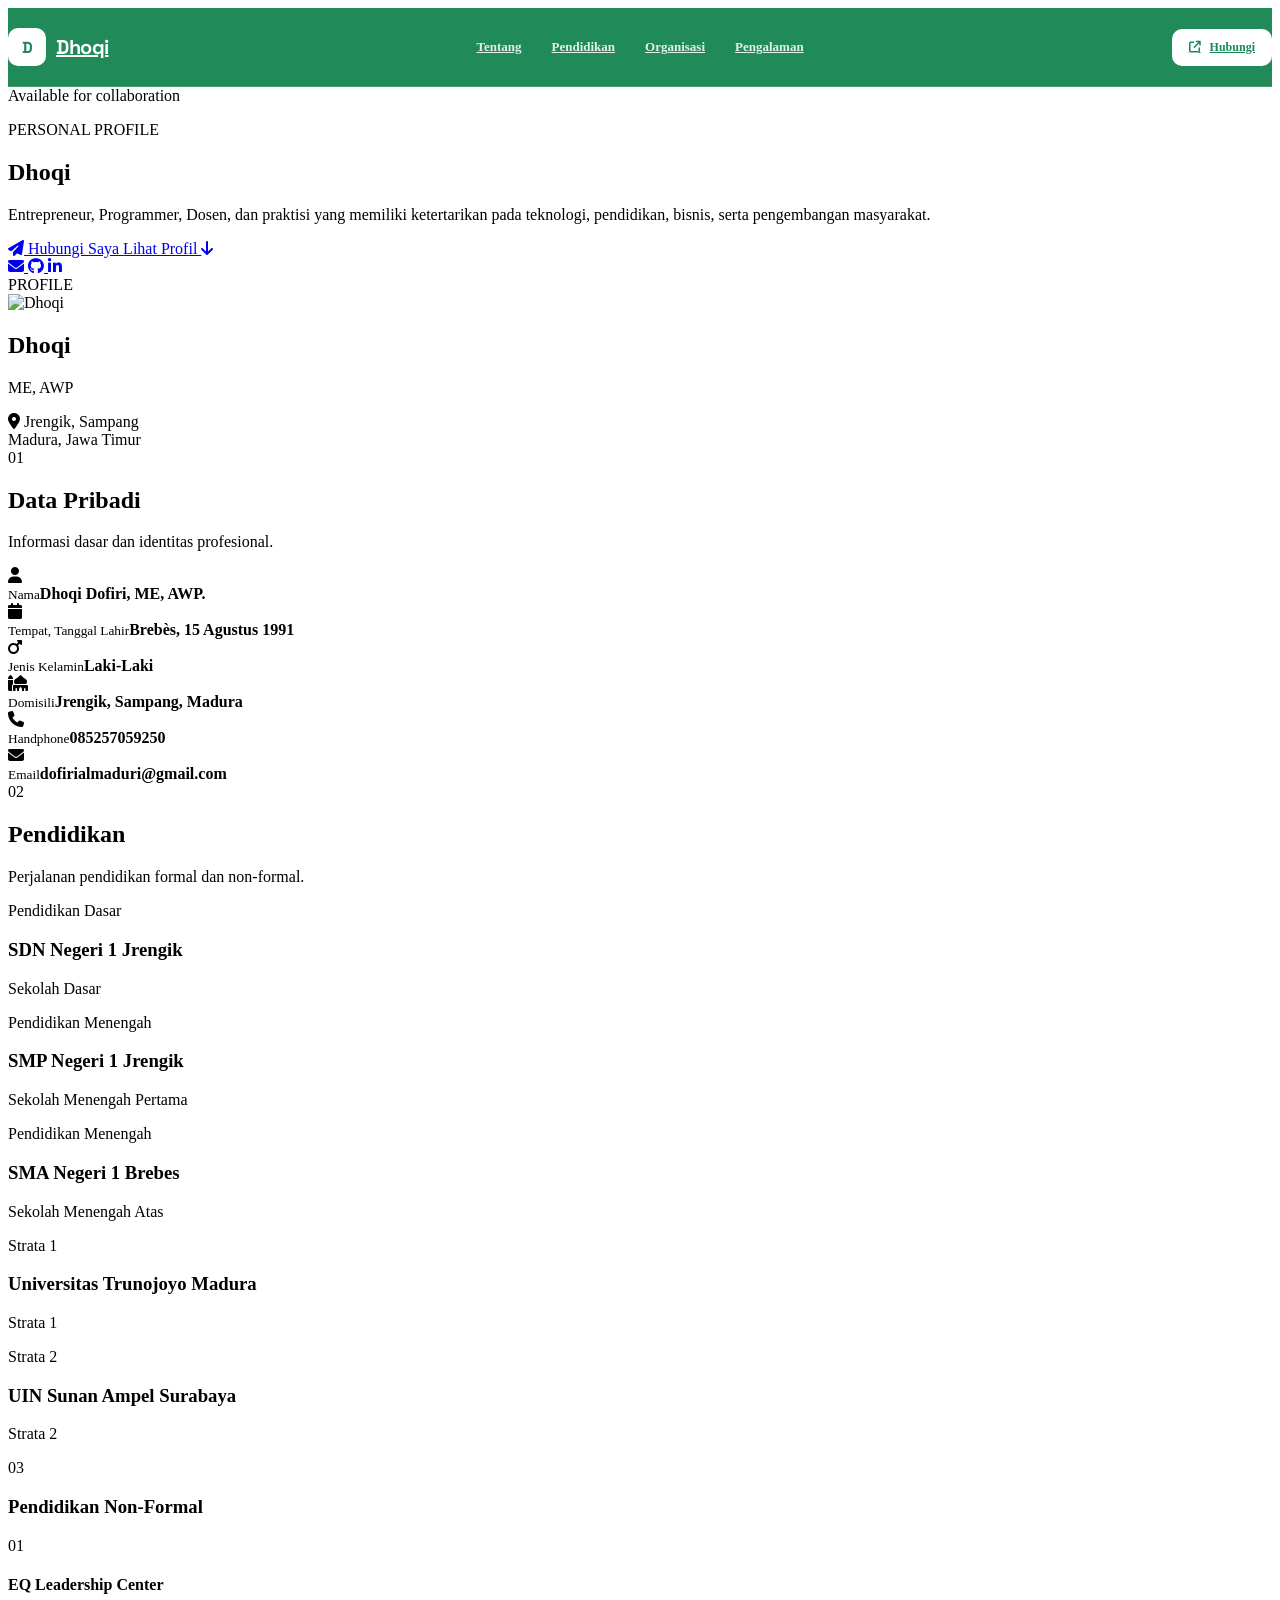
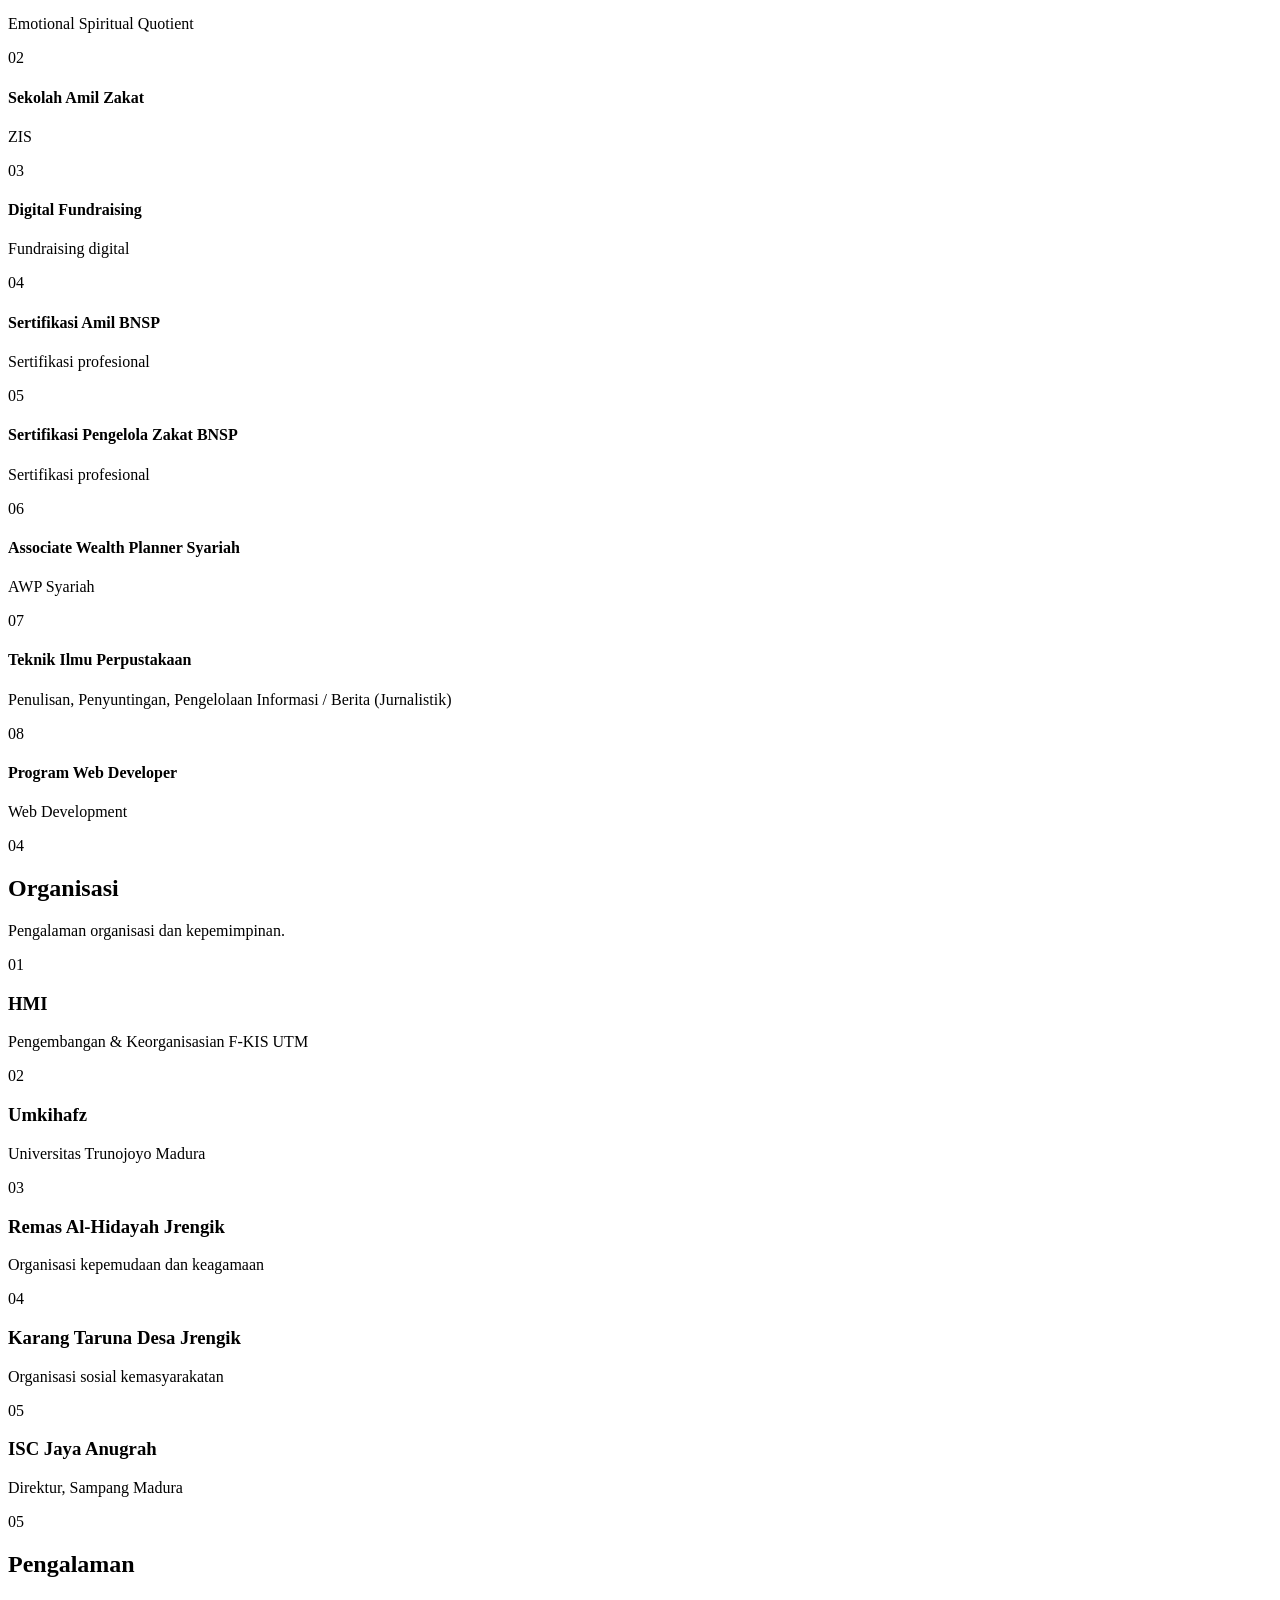
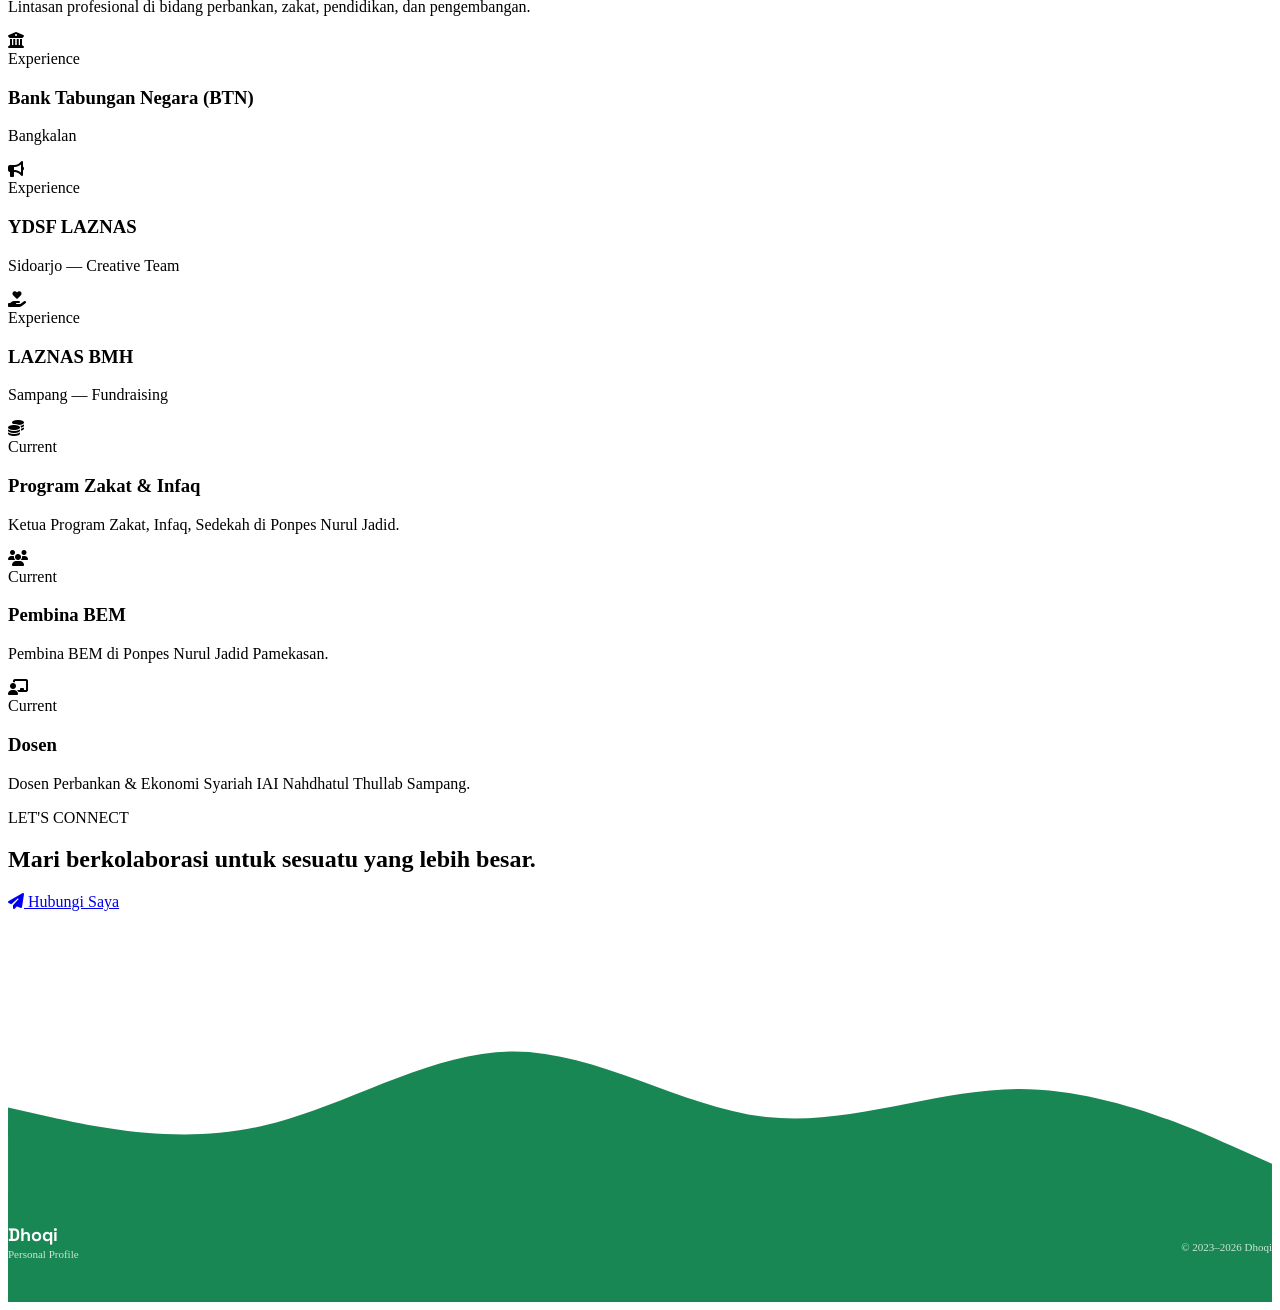
==== cv/index.html @ 302763d1 "Refactor index.html for improved structure and content Updated the HTML structure and improved the o" ====
<!DOCTYPE html>
<html lang="id">
<head>
<meta charset="UTF-8">
<meta name="viewport" content="width=device-width, initial-scale=1.0">
<meta name="description" content="Dhoqi — personal profile, education, experience, organization, and professional journey.">
<meta name="author" content="Dhoqi">
<title>Dhoqi</title>
<link rel="preconnect" href="https://fonts.googleapis.com">
<link rel="preconnect" href="https://fonts.gstatic.com" crossorigin>
<link href="https://fonts.googleapis.com/css2?family=Inter:wght@400;500;600;700;800&family=Space+Grotesk:wght@500;600;700&display=swap" rel="stylesheet">
<link rel="stylesheet" href="https://cdnjs.cloudflare.com/ajax/libs/font-awesome/6.5.2/css/all.min.css">
<link rel="stylesheet" href="style.css">
</head>
<body>

<div class="background-grid"></div>

<!-- HEADER BARU -->
<header class="navbar">
    <div class="container nav-container">
        <a href="https://dhoqi.my.id" class="logo" aria-label="Dhoqi Home">
            <span>D</span>Dhoqi
        </a>

        <button class="mobile-nav-toggle" type="button"
            aria-label="Buka menu navigasi"
            aria-expanded="false"
            aria-controls="primary-navigation">
            <i class="fa-solid fa-bars"></i>
        </button>

        <nav class="desktop-nav" id="primary-navigation" aria-label="Navigasi utama">
            <a href="#tentang">Tentang</a>
            <a href="#pendidikan">Pendidikan</a>
            <a href="#organisasi">Organisasi</a>
            <a href="#pengalaman">Pengalaman</a>
        </nav>

        <a href="https://dhoqi.my.id/kontak" class="nav-button">
            <i class="fa-solid fa-arrow-up-right-from-square"></i>
            Hubungi
        </a>
    </div>
</header>

<!-- BODY PROFIL -->
<main id="home">

    <!-- HERO -->
    <section class="hero" id="tentang">
        <div class="container hero-container">
            <div class="hero-content">
                <div class="status">
                    <span></span>
                    Available for collaboration
                </div>

                <p class="eyebrow">PERSONAL PROFILE</p>
                <h1>Dhoqi</h1>

                <p class="hero-description">
                    Entrepreneur, Programmer, Dosen, dan praktisi
                    yang memiliki ketertarikan pada teknologi,
                    pendidikan, bisnis, serta pengembangan masyarakat.
                </p>

                <div class="hero-buttons">
                    <a href="mailto:dofirialmaduri@gmail.com" class="btn btn-primary">
                        <i class="fa-solid fa-paper-plane"></i>
                        Hubungi Saya
                    </a>

                    <a href="#pendidikan" class="btn btn-outline">
                        Lihat Profil
                        <i class="fa-solid fa-arrow-down"></i>
                    </a>
                </div>

                <div class="social-links">
                    <a href="mailto:dofirialmaduri@gmail.com" aria-label="Email" title="Email">
                        <i class="fa-solid fa-envelope"></i>
                    </a>
                    <a href="https://github.com/" target="_blank" rel="noopener" aria-label="GitHub" title="GitHub">
                        <i class="fa-brands fa-github"></i>
                    </a>
                    <a href="#" aria-label="LinkedIn" title="LinkedIn">
                        <i class="fa-brands fa-linkedin-in"></i>
                    </a>
                </div>
            </div>

            <div class="profile-wrapper">
                <div class="profile-card">
                    <div class="profile-top">
                        <span>PROFILE</span>
                        <span class="profile-dot"></span>
                    </div>

                    <div class="profile-image">
                        <img src="https://res.cloudinary.com/dolovis/image/upload/v1788136634/guru_g79u1v.jpg" alt="Dhoqi">
                    </div>

                    <div class="profile-info">
                        <h2>Dhoqi</h2>
                        <p>ME, AWP</p>
                        <div class="profile-line"></div>

                        <div class="profile-location">
                            <i class="fa-solid fa-location-dot"></i>
                            <span>Jrengik, Sampang<br>Madura, Jawa Timur</span>
                        </div>
                    </div>
                </div>
            </div>
        </div>
    </section>

    <!-- DATA PRIBADI -->
    <section class="section">
        <div class="container">
            <div class="section-heading">
                <div>
                    <span class="section-number">01</span>
                    <h2>Data Pribadi</h2>
                </div>
                <p>Informasi dasar dan identitas profesional.</p>
            </div>

            <div class="personal-grid">
                <article class="info-card">
                    <div class="info-icon"><i class="fa-solid fa-user"></i></div>
                    <div><small>Nama</small><strong>Dhoqi Dofiri, ME, AWP.</strong></div>
                </article>

                <article class="info-card">
                    <div class="info-icon"><i class="fa-solid fa-calendar"></i></div>
                    <div><small>Tempat, Tanggal Lahir</small><strong>Brebès, 15 Agustus 1991</strong></div>
                </article>

                <article class="info-card">
                    <div class="info-icon"><i class="fa-solid fa-mars"></i></div>
                    <div><small>Jenis Kelamin</small><strong>Laki-Laki</strong></div>
                </article>

                <article class="info-card">
                    <div class="info-icon"><i class="fa-solid fa-mosque"></i></div>
                    <div><small>Domisili</small><strong>Jrengik, Sampang, Madura</strong></div>
                </article>

                <article class="info-card">
                    <div class="info-icon"><i class="fa-solid fa-phone"></i></div>
                    <div><small>Handphone</small><strong>085257059250</strong></div>
                </article>

                <article class="info-card">
                    <div class="info-icon"><i class="fa-solid fa-envelope"></i></div>
                    <div><small>Email</small><strong>dofirialmaduri@gmail.com</strong></div>
                </article>
            </div>
        </div>
    </section>

    <!-- PENDIDIKAN -->
    <section class="section section-dark" id="pendidikan">
        <div class="container">
            <div class="section-heading section-heading-dark">
                <div>
                    <span class="section-number">02</span>
                    <h2>Pendidikan</h2>
                </div>
                <p>Perjalanan pendidikan formal dan non-formal.</p>
            </div>

            <div class="timeline">
                <div class="timeline-item">
                    <div class="timeline-dot"></div>
                    <div class="timeline-content">
                        <span class="timeline-label">Pendidikan Dasar</span>
                        <h3>SDN Negeri 1 Jrengik</h3>
                        <p>Sekolah Dasar</p>
                    </div>
                </div>

                <div class="timeline-item">
                    <div class="timeline-dot"></div>
                    <div class="timeline-content">
                        <span class="timeline-label">Pendidikan Menengah</span>
                        <h3>SMP Negeri 1 Jrengik</h3>
                        <p>Sekolah Menengah Pertama</p>
                    </div>
                </div>

                <div class="timeline-item">
                    <div class="timeline-dot"></div>
                    <div class="timeline-content">
                        <span class="timeline-label">Pendidikan Menengah</span>
                        <h3>SMA Negeri 1 Brebes</h3>
                        <p>Sekolah Menengah Atas</p>
                    </div>
                </div>

                <div class="timeline-item">
                    <div class="timeline-dot"></div>
                    <div class="timeline-content">
                        <span class="timeline-label">Strata 1</span>
                        <h3>Universitas Trunojoyo Madura</h3>
                        <p>Strata 1</p>
                    </div>
                </div>

                <div class="timeline-item">
                    <div class="timeline-dot"></div>
                    <div class="timeline-content">
                        <span class="timeline-label">Strata 2</span>
                        <h3>UIN Sunan Ampel Surabaya</h3>
                        <p>Strata 2</p>
                    </div>
                </div>
            </div>

            <div class="sub-heading">
                <span>03</span>
                <h3>Pendidikan Non-Formal</h3>
            </div>

            <div class="certification-grid">
                <article class="cert-card">
                    <span>01</span>
                    <h4>EQ Leadership Center</h4>
                    <p>Emotional Spiritual Quotient</p>
                </article>

                <article class="cert-card">
                    <span>02</span>
                    <h4>Sekolah Amil Zakat</h4>
                    <p>ZIS</p>
                </article>

                <article class="cert-card">
                    <span>03</span>
                    <h4>Digital Fundraising</h4>
                    <p>Fundraising digital</p>
                </article>

                <article class="cert-card">
                    <span>04</span>
                    <h4>Sertifikasi Amil BNSP</h4>
                    <p>Sertifikasi profesional</p>
                </article>

                <article class="cert-card">
                    <span>05</span>
                    <h4>Sertifikasi Pengelola Zakat BNSP</h4>
                    <p>Sertifikasi profesional</p>
                </article>

                <article class="cert-card">
                    <span>06</span>
                    <h4>Associate Wealth Planner Syariah</h4>
                    <p>AWP Syariah</p>
                </article>

                <article class="cert-card">
                    <span>07</span>
                    <h4>Teknik Ilmu Perpustakaan</h4>
                    <p>Penulisan, Penyuntingan, Pengelolaan Informasi / Berita (Jurnalistik)</p>
                </article>

                <article class="cert-card">
                    <span>08</span>
                    <h4>Program Web Developer</h4>
                    <p>Web Development</p>
                </article>
            </div>
        </div>
    </section>

    <!-- ORGANISASI -->
    <section class="section" id="organisasi">
        <div class="container">
            <div class="section-heading">
                <div>
                    <span class="section-number">04</span>
                    <h2>Organisasi</h2>
                </div>
                <p>Pengalaman organisasi dan kepemimpinan.</p>
            </div>

            <div class="experience-list">
                <article class="experience-card">
                    <div class="experience-number">01</div>
                    <div>
                        <h3>HMI</h3>
                        <p>Pengembangan &amp; Keorganisasian F-KIS UTM</p>
                    </div>
                </article>

                <article class="experience-card">
                    <div class="experience-number">02</div>
                    <div>
                        <h3>Umkihafz</h3>
                        <p>Universitas Trunojoyo Madura</p>
                    </div>
                </article>

                <article class="experience-card">
                    <div class="experience-number">03</div>
                    <div>
                        <h3>Remas Al-Hidayah Jrengik</h3>
                        <p>Organisasi kepemudaan dan keagamaan</p>
                    </div>
                </article>

                <article class="experience-card">
                    <div class="experience-number">04</div>
                    <div>
                        <h3>Karang Taruna Desa Jrengik</h3>
                        <p>Organisasi sosial kemasyarakatan</p>
                    </div>
                </article>

                <article class="experience-card">
                    <div class="experience-number">05</div>
                    <div>
                        <h3>ISC Jaya Anugrah</h3>
                        <p>Direktur, Sampang Madura</p>
                    </div>
                </article>
            </div>
        </div>
    </section>

    <!-- PENGALAMAN -->
    <section class="section section-light" id="pengalaman">
        <div class="container">
            <div class="section-heading">
                <div>
                    <span class="section-number">05</span>
                    <h2>Pengalaman</h2>
                </div>
                <p>Lintasan profesional di bidang perbankan, zakat, pendidikan, dan pengembangan.</p>
            </div>

            <div class="work-grid">
                <article class="work-card">
                    <div class="work-icon"><i class="fa-solid fa-building-columns"></i></div>
                    <div>
                        <span>Experience</span>
                        <h3>Bank Tabungan Negara (BTN)</h3>
                        <p>Bangkalan</p>
                    </div>
                </article>

                <article class="work-card">
                    <div class="work-icon"><i class="fa-solid fa-bullhorn"></i></div>
                    <div>
                        <span>Experience</span>
                        <h3>YDSF LAZNAS</h3>
                        <p>Sidoarjo — Creative Team</p>
                    </div>
                </article>

                <article class="work-card">
                    <div class="work-icon"><i class="fa-solid fa-hand-holding-heart"></i></div>
                    <div>
                        <span>Experience</span>
                        <h3>LAZNAS BMH</h3>
                        <p>Sampang — Fundraising</p>
                    </div>
                </article>

                <article class="work-card active">
                    <div class="work-icon"><i class="fa-solid fa-coins"></i></div>
                    <div>
                        <span>Current</span>
                        <h3>Program Zakat &amp; Infaq</h3>
                        <p>Ketua Program Zakat, Infaq, Sedekah di Ponpes Nurul Jadid.</p>
                    </div>
                </article>

                <article class="work-card active">
                    <div class="work-icon"><i class="fa-solid fa-users"></i></div>
                    <div>
                        <span>Current</span>
                        <h3>Pembina BEM</h3>
                        <p>Pembina BEM di Ponpes Nurul Jadid Pamekasan.</p>
                    </div>
                </article>

                <article class="work-card active">
                    <div class="work-icon"><i class="fa-solid fa-chalkboard-user"></i></div>
                    <div>
                        <span>Current</span>
                        <h3>Dosen</h3>
                        <p>Dosen Perbankan &amp; Ekonomi Syariah IAI Nahdhatul Thullab Sampang.</p>
                    </div>
                </article>
            </div>
        </div>
    </section>

    <!-- CTA -->
    <section class="cta">
        <div class="container">
            <div class="cta-box">
                <div>
                    <span>LET'S CONNECT</span>
                    <h2>Mari berkolaborasi untuk sesuatu yang lebih besar.</h2>
                </div>

                <a href="mailto:dofirialmaduri@gmail.com" class="btn btn-primary">
                    <i class="fa-solid fa-paper-plane"></i>
                    Hubungi Saya
                </a>
            </div>
        </div>
    </section>

</main>

<!-- FOOTER BARU, MENGGANTIKAN FOOTER LAMA -->
<svg xmlns="http://www.w3.org/2000/svg" viewBox="0 0 1440 320" class="footer-wave" aria-hidden="true">
    <path fill="#198754" d="M0,224L48,234.7C96,245,192,267,288,245.3C384,224,480,160,576,160C672,160,768,224,864,234.7C960,245,1056,203,1152,202.7C1248,203,1344,245,1392,266.7L1440,288L1440,320L1392,320C1344,320,1248,320,1152,320C1056,320,960,320,864,320C768,320,672,320,576,320C480,320,384,320,288,320C192,320,96,320,48,320L0,320Z"></path>
</svg>

<footer class="site-footer">
    <div class="container footer-container">
        <div>
            <strong>Dhoqi</strong>
            <p>Personal Profile</p>
        </div>
        <div class="footer-right">© 2023–2026 Dhoqi</div>
    </div>
</footer>

<script>
const navToggle = document.querySelector(".mobile-nav-toggle");
const primaryNavigation = document.querySelector("#primary-navigation");

if (navToggle && primaryNavigation) {
    navToggle.addEventListener("click", () => {
        const isOpen = primaryNavigation.classList.toggle("is-open");
        navToggle.setAttribute("aria-expanded", String(isOpen));
        navToggle.setAttribute(
            "aria-label",
            isOpen ? "Tutup menu navigasi" : "Buka menu navigasi"
        );
        navToggle.innerHTML = isOpen
            ? '<i class="fa-solid fa-xmark"></i>'
            : '<i class="fa-solid fa-bars"></i>';
    });

    primaryNavigation.querySelectorAll("a").forEach((link) => {
        link.addEventListener("click", () => {
            primaryNavigation.classList.remove("is-open");
            navToggle.setAttribute("aria-expanded", "false");
            navToggle.setAttribute("aria-label", "Buka menu navigasi");
            navToggle.innerHTML = '<i class="fa-solid fa-bars"></i>';
        });
    });
}
</script>

</body>
</html>
---- cv/style.css ----
/* =========================================================
   HEADER & FOOTER DHOQI — HIJAU ELEGAN
   Tempelkan di bagian paling bawah style.css asli
   ========================================================= */

/* HEADER */
.navbar {
    position: sticky;
    top: 0;
    z-index: 1000;
    background: rgba(25, 135, 84, 0.97);
    backdrop-filter: blur(18px);
    border-bottom: 1px solid rgba(255, 255, 255, 0.16);
}

.nav-container {
    position: relative;
    min-height: 78px;
    display: flex;
    align-items: center;
    justify-content: space-between;
    gap: 28px;
}

/* LOGO */
.logo {
    display: inline-flex;
    align-items: center;
    gap: 10px;
    color: #ffffff;
    font-family: "Space Grotesk", sans-serif;
    font-size: 20px;
    font-weight: 700;
    letter-spacing: -0.5px;
}

.logo span {
    width: 38px;
    height: 38px;
    display: grid;
    place-items: center;
    color: #198754;
    background: #ffffff;
    border-radius: 10px;
    font-size: 16px;
}

/* NAVIGASI DESKTOP */
.desktop-nav {
    display: flex;
    align-items: center;
    gap: 30px;
}

.desktop-nav a {
    position: relative;
    color: rgba(255, 255, 255, 0.88);
    font-size: 13px;
    font-weight: 600;
    transition: color 0.25s ease;
}

.desktop-nav a::after {
    content: "";
    position: absolute;
    left: 0;
    bottom: -8px;
    width: 0;
    height: 2px;
    background: #ffffff;
    transition: width 0.25s ease;
}

.desktop-nav a:hover {
    color: #ffffff;
}

.desktop-nav a:hover::after {
    width: 100%;
}

/* TOMBOL HUBUNGI */
.nav-button {
    display: inline-flex;
    align-items: center;
    gap: 9px;
    padding: 11px 17px;
    color: #198754;
    background: #ffffff;
    border-radius: 10px;
    font-size: 12px;
    font-weight: 700;
    transition: transform 0.25s ease, background 0.25s ease;
}

.nav-button:hover {
    color: #198754;
    background: #f1fff7;
    transform: translateY(-2px);
}

/* TOMBOL MENU HP */
.mobile-nav-toggle {
    display: none;
    width: 42px;
    height: 42px;
    align-items: center;
    justify-content: center;
    border: 1px solid rgba(255, 255, 255, 0.35);
    border-radius: 10px;
    color: #198754;
    background: #ffffff;
    font-size: 17px;
    cursor: pointer;
}

/* FOOTER WAVE */
.footer-wave {
    display: block;
    width: 100%;
    margin-bottom: -1px;
}

/* FOOTER */
.site-footer {
    color: #ffffff;
    background: #198754;
    border-top: 1px solid rgba(255, 255, 255, 0.16);
}

.site-footer .footer-container {
    min-height: 110px;
    display: flex;
    align-items: center;
    justify-content: space-between;
    gap: 30px;
}

.site-footer strong {
    font-family: "Space Grotesk", sans-serif;
    font-size: 18px;
}

.site-footer p,
.site-footer .footer-right {
    color: rgba(255, 255, 255, 0.78);
    font-size: 11px;
}

.site-footer p {
    margin-top: 2px;
}

/* TABLET & HP */
@media (max-width: 950px) {
    .nav-container {
        position: relative;
    }

    .mobile-nav-toggle {
        display: inline-flex;
        margin-left: auto;
    }

    .desktop-nav {
        display: none;
        position: absolute;
        top: calc(100% - 1px);
        left: 0;
        right: 0;
        padding: 14px 18px 18px;
        flex-direction: column;
        align-items: stretch;
        gap: 0;
        background: #198754;
        border: 1px solid rgba(255, 255, 255, 0.16);
        border-top: 0;
        border-radius: 0 0 14px 14px;
        box-shadow: 0 18px 35px rgba(0, 0, 0, 0.14);
    }

    .desktop-nav.is-open {
        display: flex;
    }

    .desktop-nav a {
        padding: 11px 4px;
    }

    .desktop-nav a::after {
        display: none;
    }

    .nav-button {
        margin-left: 10px;
    }
}

/* HP KECIL */
@media (max-width: 650px) {
    .nav-container {
        min-height: 68px;
    }

    .nav-button {
        padding: 9px 12px;
        font-size: 11px;
    }

    .nav-button i {
        display: none;
    }

    .site-footer .footer-container {
        min-height: 95px;
        padding: 20px 0;
        display: block;
    }

    .site-footer .footer-right {
        margin-top: 8px;
    }
}

@media (max-width: 420px) {
    .nav-button {
        padding: 9px 11px;
        font-size: 10px;
    }

    .mobile-nav-toggle {
        width: 38px;
        height: 38px;
    }
}
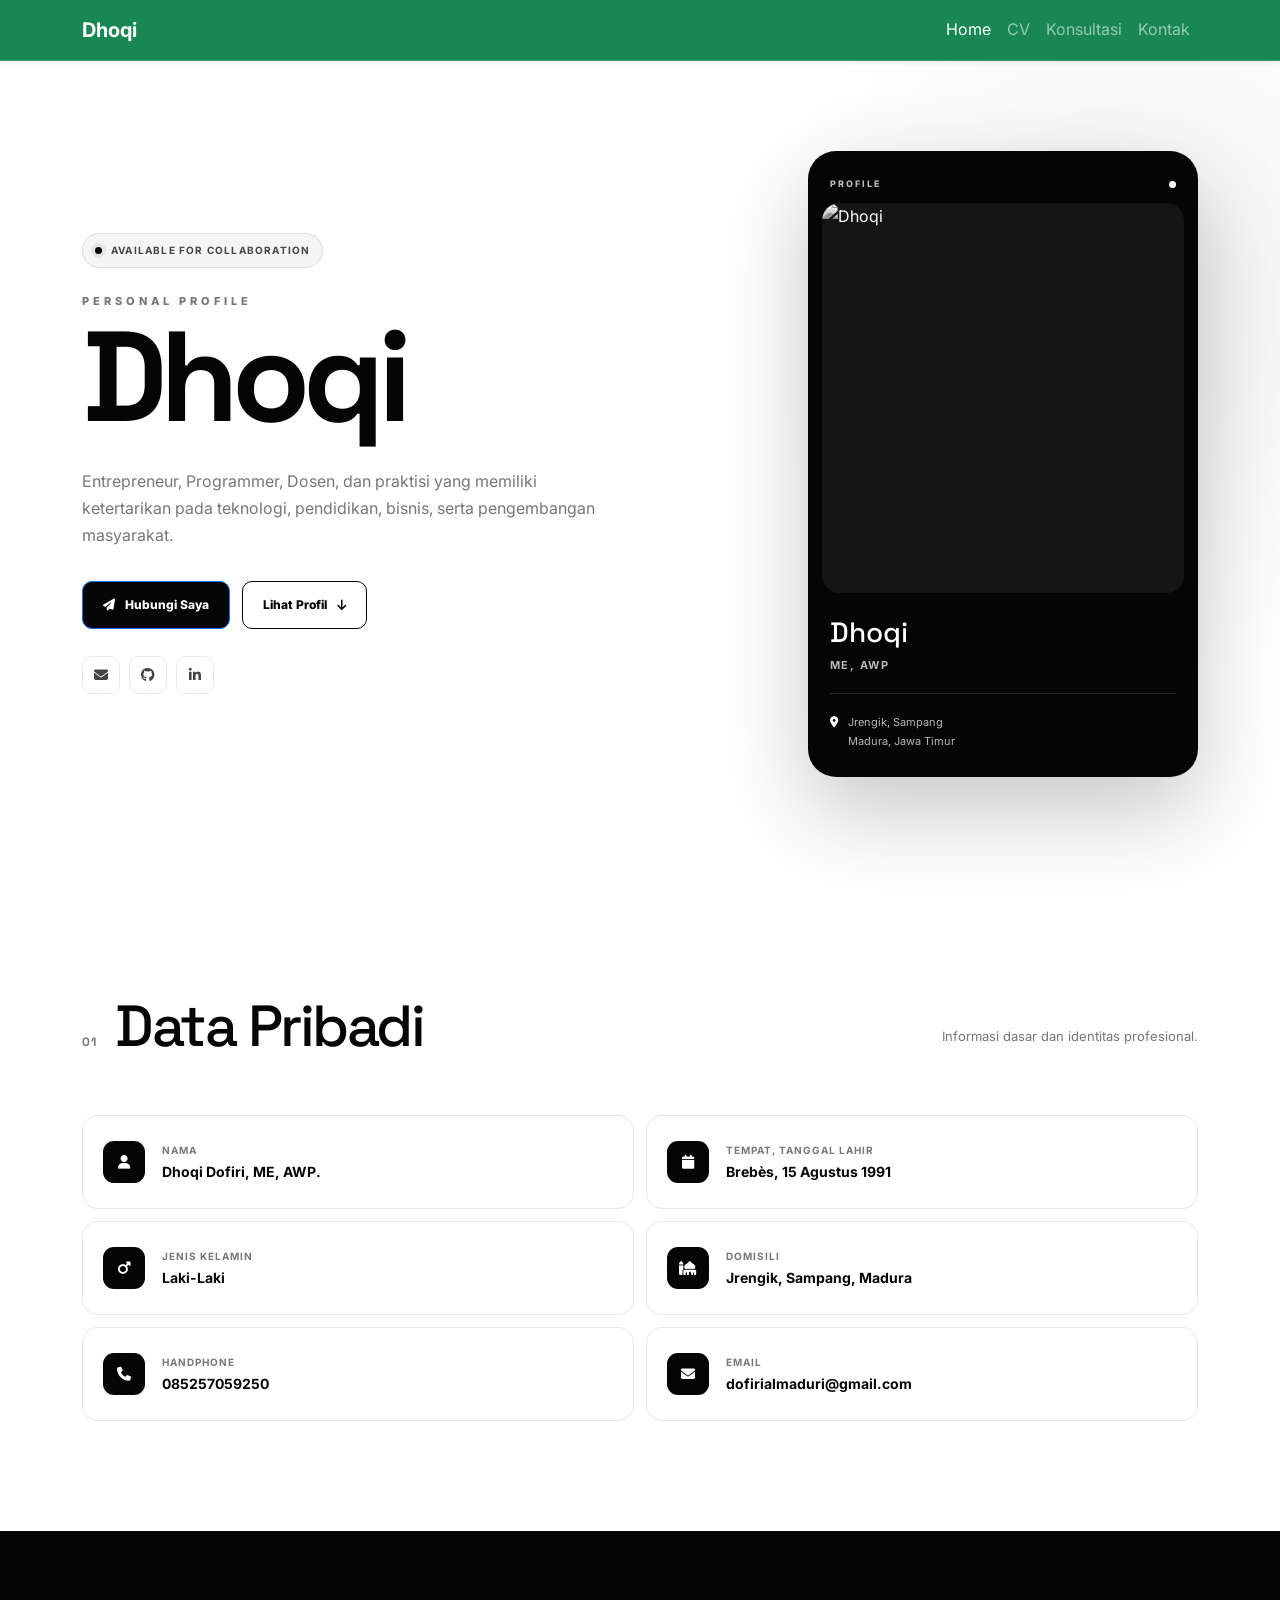
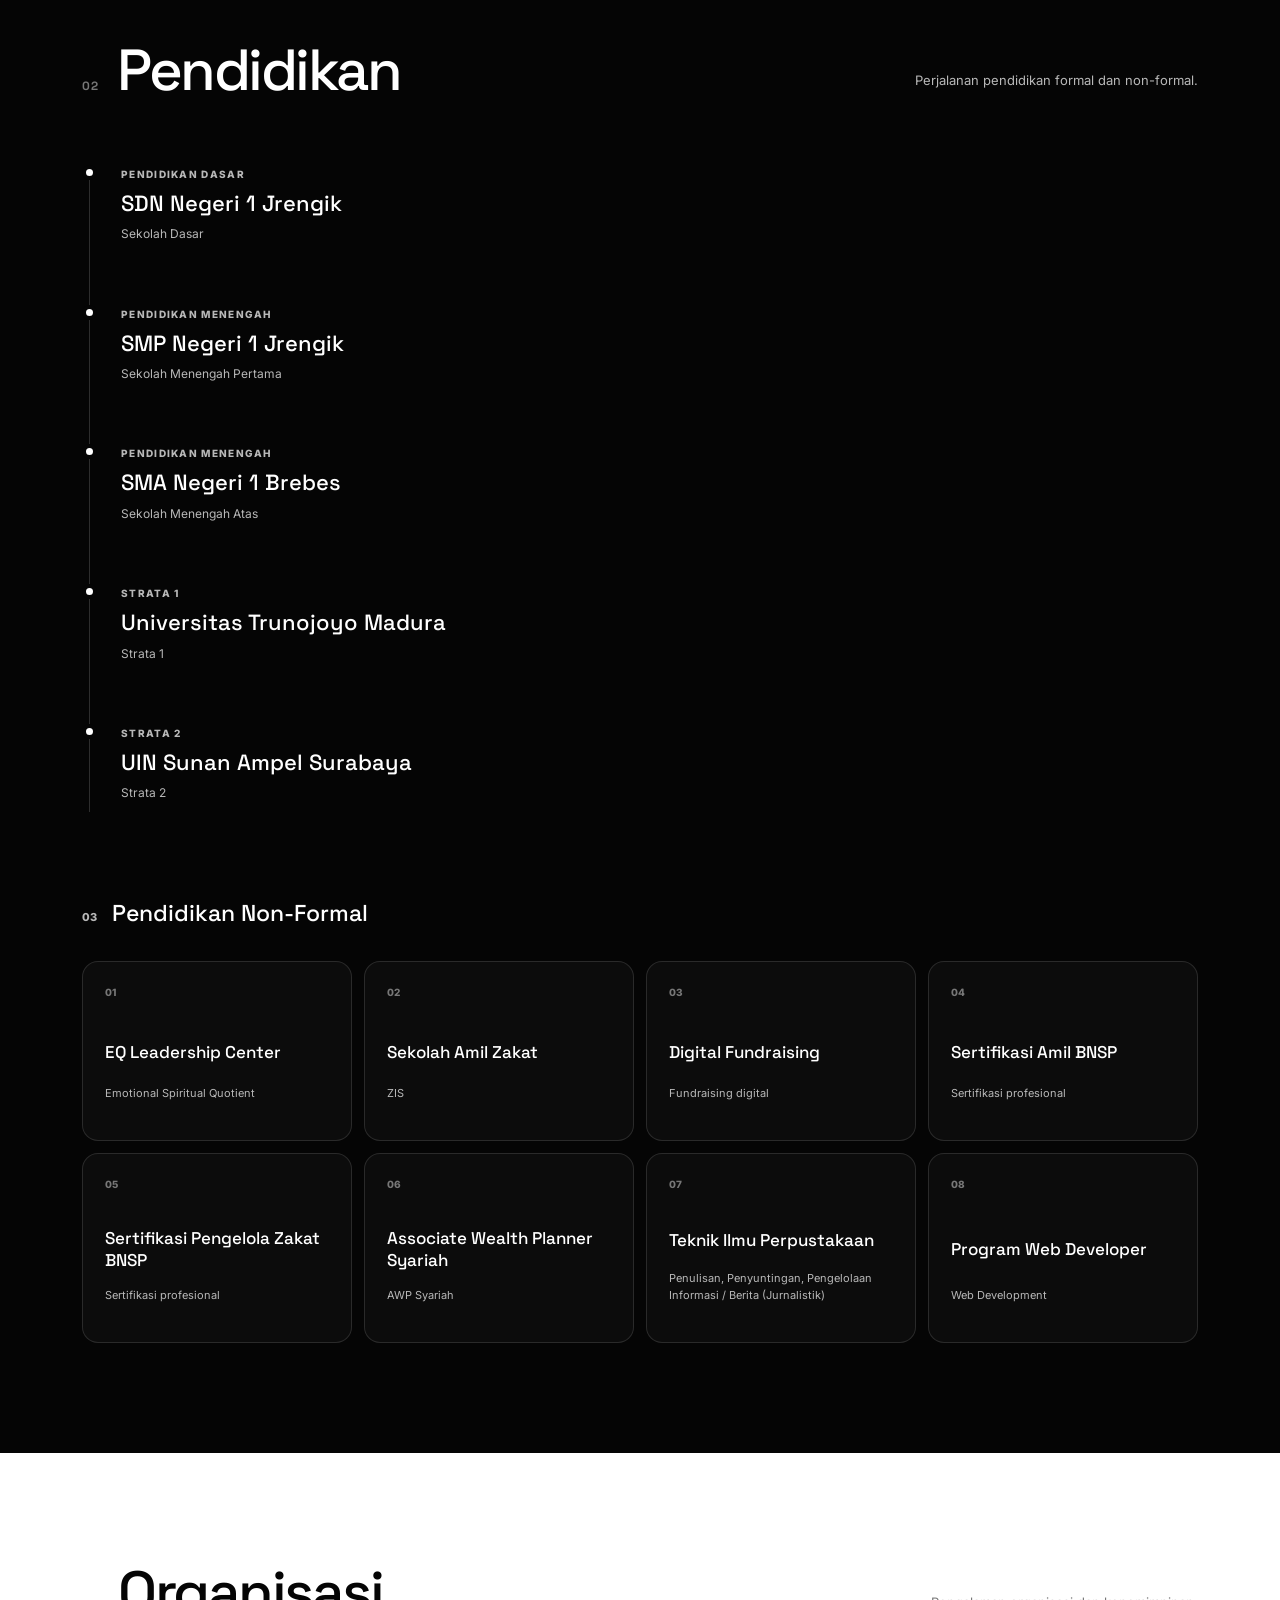
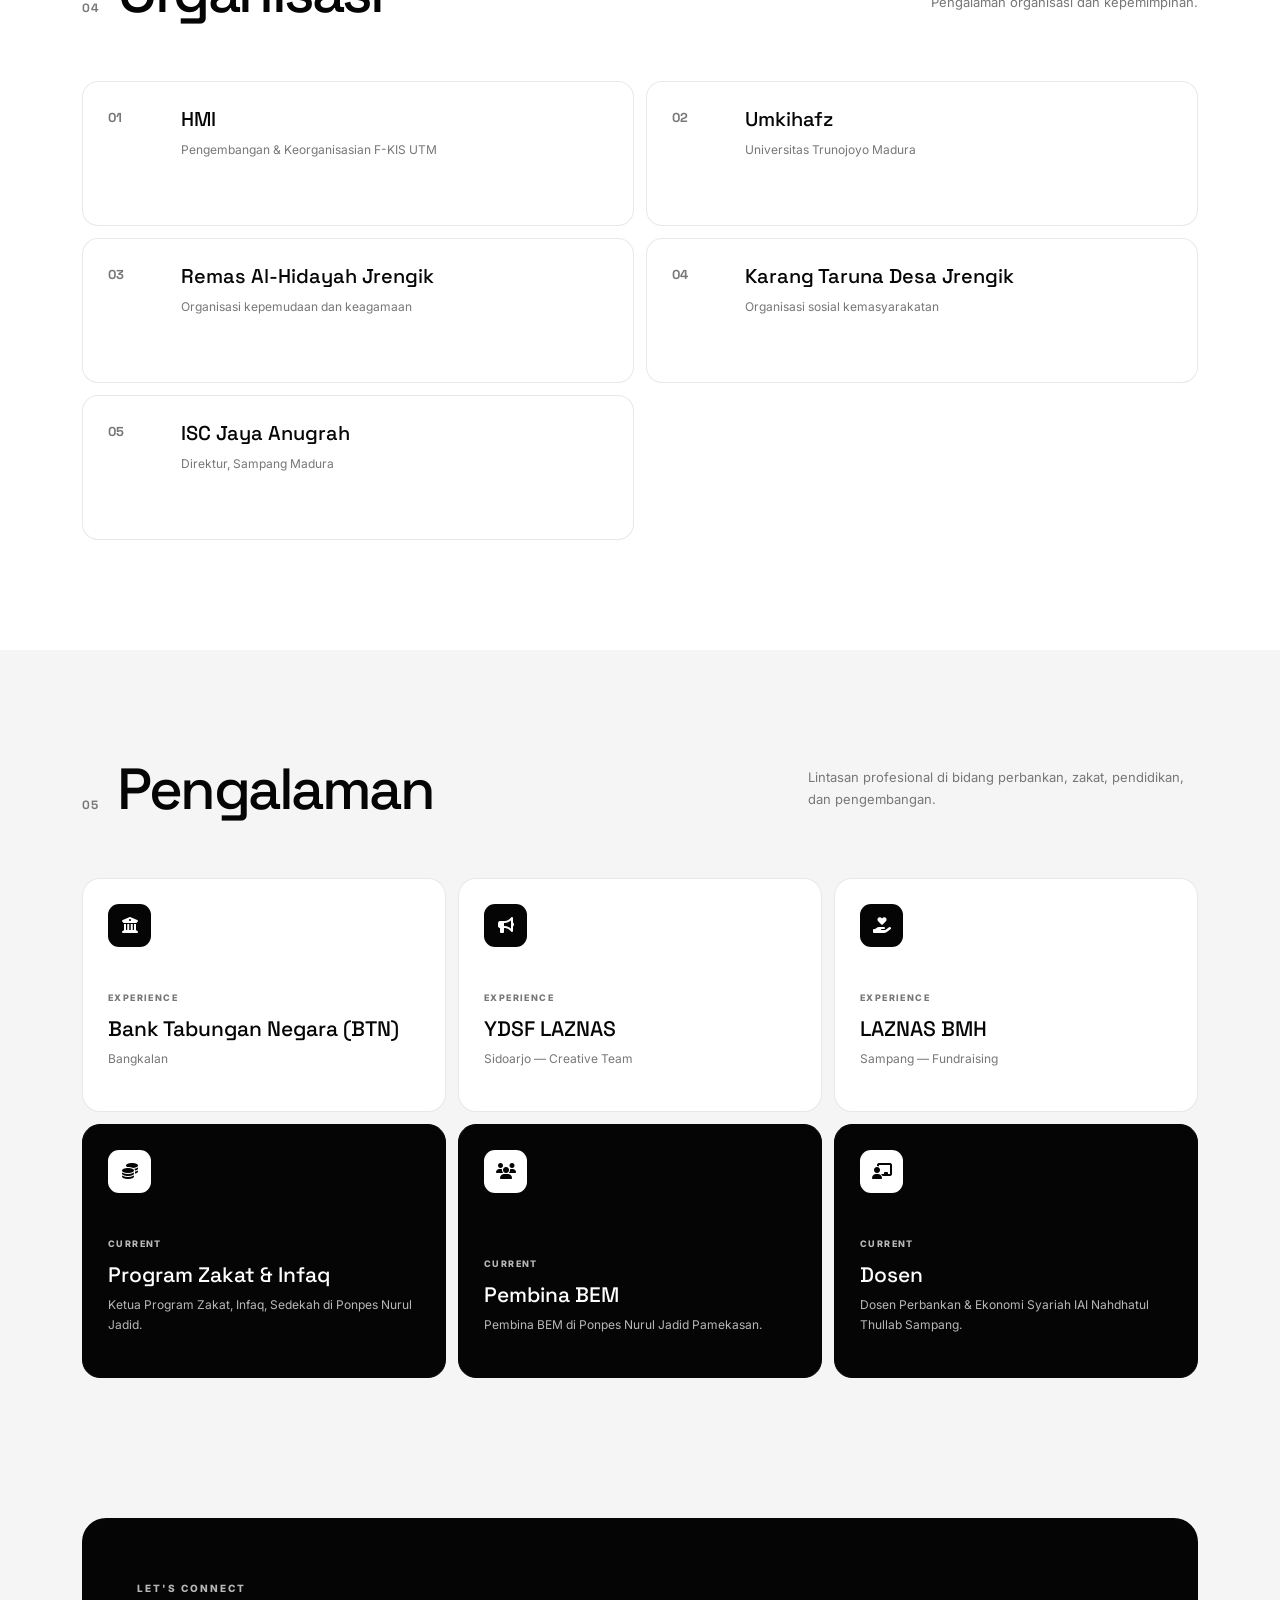
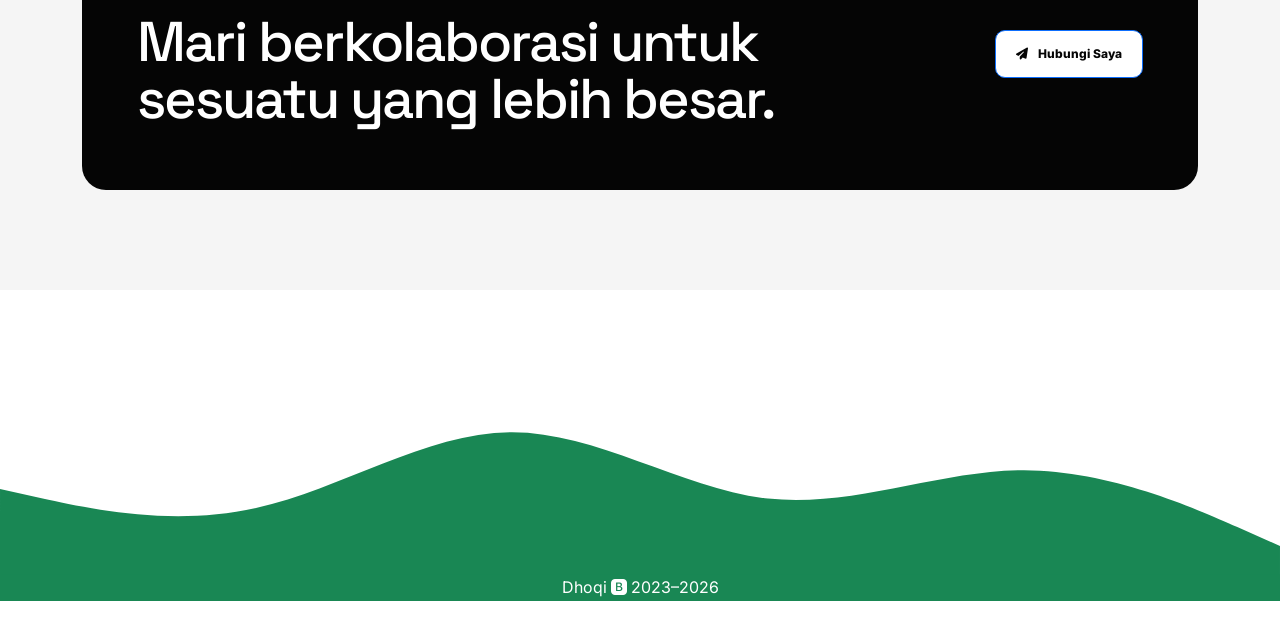
==== commit 137e1f6c: "Replace header and footer with new design" ====
--- a/cv/index.html
+++ b/cv/index.html
@@ -11,39 +11,50 @@
 <link rel="preconnect" href="https://fonts.gstatic.com" crossorigin>
 <link href="https://fonts.googleapis.com/css2?family=Inter:wght@400;500;600;700;800&family=Space+Grotesk:wght@500;600;700&display=swap" rel="stylesheet">
 <link rel="stylesheet" href="https://cdnjs.cloudflare.com/ajax/libs/font-awesome/6.5.2/css/all.min.css">
+<link href="https://cdn.jsdelivr.net/npm/bootstrap@5.0.2/dist/css/bootstrap.min.css" rel="stylesheet">
+<link rel="stylesheet" href="https://cdn.jsdelivr.net/npm/bootstrap-icons@1.10.5/font/bootstrap-icons.css">
 <link rel="stylesheet" href="style.css">
 </head>
 <body>
 
 <div class="background-grid"></div>
 
-<!-- HEADER BARU -->
-<header class="navbar">
-    <div class="container nav-container">
-        <a href="https://dhoqi.my.id" class="logo" aria-label="Dhoqi Home">
-            <span>D</span>Dhoqi
-        </a>
-
-        <button class="mobile-nav-toggle" type="button"
-            aria-label="Buka menu navigasi"
-            aria-expanded="false"
-            aria-controls="primary-navigation">
-            <i class="fa-solid fa-bars"></i>
-        </button>
-
-        <nav class="desktop-nav" id="primary-navigation" aria-label="Navigasi utama">
-            <a href="#tentang">Tentang</a>
-            <a href="#pendidikan">Pendidikan</a>
-            <a href="#organisasi">Organisasi</a>
-            <a href="#pengalaman">Pengalaman</a>
-        </nav>
-
-        <a href="https://dhoqi.my.id/kontak" class="nav-button">
-            <i class="fa-solid fa-arrow-up-right-from-square"></i>
-            Hubungi
-        </a>
+<!-- HEADER / NAVBAR PENGGANTI -->
+<nav class="navbar navbar-expand-lg navbar-dark bg-success shadow-sm fixed-top dhoqi-navbar">
+  <div class="container">
+
+    <a class="navbar-brand fw-bold" href="#home">Dhoqi</a>
+
+    <button
+      class="navbar-toggler"
+      type="button"
+      data-bs-toggle="collapse"
+      data-bs-target="#navbarNav"
+      aria-controls="navbarNav"
+      aria-expanded="false"
+      aria-label="Toggle navigation">
+      <span class="navbar-toggler-icon"></span>
+    </button>
+
+    <div class="collapse navbar-collapse" id="navbarNav">
+      <ul class="navbar-nav ms-auto">
+        <li class="nav-item">
+          <a class="nav-link active" href="#home">Home</a>
+        </li>
+        <li class="nav-item">
+          <a class="nav-link" href="https://dhoqi.my.id/cv">CV</a>
+        </li>
+        <li class="nav-item">
+          <a class="nav-link" href="https://dhoqi.my.id/konsultasi">Konsultasi</a>
+        </li>
+        <li class="nav-item">
+          <a class="nav-link" href="https://dhoqi.my.id/kontak">Kontak</a>
+        </li>
+      </ul>
     </div>
-</header>
+
+  </div>
+</nav>
 
 <!-- BODY PROFIL -->
 <main id="home">
@@ -420,48 +431,30 @@
 
 </main>
 
-<!-- FOOTER BARU, MENGGANTIKAN FOOTER LAMA -->
-<svg xmlns="http://www.w3.org/2000/svg" viewBox="0 0 1440 320" class="footer-wave" aria-hidden="true">
-    <path fill="#198754" d="M0,224L48,234.7C96,245,192,267,288,245.3C384,224,480,160,576,160C672,160,768,224,864,234.7C960,245,1056,203,1152,202.7C1248,203,1344,245,1392,266.7L1440,288L1440,320L1392,320C1344,320,1248,320,1152,320C1056,320,960,320,864,320C768,320,672,320,576,320C480,320,384,320,288,320C192,320,96,320,48,320L0,320Z"></path>
+<!-- FOOTER WAVE PENGGANTI -->
+<svg
+  xmlns="http://www.w3.org/2000/svg"
+  viewBox="0 0 1440 320"
+  class="footer-wave"
+  aria-hidden="true">
+  <path
+    fill="#198754"
+    d="M0,224L48,234.7C96,245,192,267,288,245.3C384,224,480,160,576,160C672,160,768,224,864,234.7C960,245,1056,203,1152,202.7C1248,203,1344,245,1392,266.7L1440,288L1440,320L1392,320C1344,320,1248,320,1152,320C1056,320,960,320,864,320C768,320,672,320,576,320C480,320,384,320,288,320C192,320,96,320,48,320L0,320Z">
+  </path>
 </svg>
 
-<footer class="site-footer">
-    <div class="container footer-container">
-        <div>
-            <strong>Dhoqi</strong>
-            <p>Personal Profile</p>
-        </div>
-        <div class="footer-right">© 2023–2026 Dhoqi</div>
-    </div>
+<!-- FOOTER PENGGANTI -->
+<footer class="dhoqi-footer bg-success text-white text-center">
+  <div class="container">
+    <p>
+      Dhoqi
+      <i class="bi bi-bootstrap-fill"></i>
+      2023–2026
+    </p>
+  </div>
 </footer>
 
-<script>
-const navToggle = document.querySelector(".mobile-nav-toggle");
-const primaryNavigation = document.querySelector("#primary-navigation");
-
-if (navToggle && primaryNavigation) {
-    navToggle.addEventListener("click", () => {
-        const isOpen = primaryNavigation.classList.toggle("is-open");
-        navToggle.setAttribute("aria-expanded", String(isOpen));
-        navToggle.setAttribute(
-            "aria-label",
-            isOpen ? "Tutup menu navigasi" : "Buka menu navigasi"
-        );
-        navToggle.innerHTML = isOpen
-            ? '<i class="fa-solid fa-xmark"></i>'
-            : '<i class="fa-solid fa-bars"></i>';
-    });
-
-    primaryNavigation.querySelectorAll("a").forEach((link) => {
-        link.addEventListener("click", () => {
-            primaryNavigation.classList.remove("is-open");
-            navToggle.setAttribute("aria-expanded", "false");
-            navToggle.setAttribute("aria-label", "Buka menu navigasi");
-            navToggle.innerHTML = '<i class="fa-solid fa-bars"></i>';
-        });
-    });
-}
-</script>
+<script src="https://cdn.jsdelivr.net/npm/bootstrap@5.0.2/dist/js/bootstrap.bundle.min.js"></script>
 
 </body>
 </html>
--- a/cv/style.css
+++ b/cv/style.css
@@ -1,21 +1,89 @@
 
-/* =========================================================
-   HEADER & FOOTER DHOQI — HIJAU ELEGAN
-   Tempelkan di bagian paling bawah style.css asli
-   ========================================================= */
-
-/* HEADER */
+:root {
+    --black: #050505;
+    --black-2: #0c0c0c;
+    --black-3: #151515;
+    --white: #ffffff;
+    --off-white: #f5f5f5;
+    --gray-1: #e8e8e8;
+    --gray-2: #b8b8b8;
+    --gray-3: #777777;
+    --gray-4: #444444;
+    --border-light: rgba(0, 0, 0, .09);
+    --border-dark: rgba(255, 255, 255, .12);
+    --radius: 22px;
+    --shadow: 0 24px 70px rgba(0, 0, 0, .12);
+}
+
+* {
+    margin: 0;
+    padding: 0;
+    box-sizing: border-box;
+}
+
+html {
+    scroll-behavior: smooth;
+}
+
+body {
+    font-family: "Inter", sans-serif;
+    color: var(--black);
+    background: var(--white);
+    line-height: 1.7;
+    overflow-x: hidden;
+}
+
+body, button, a {
+    -webkit-font-smoothing: antialiased;
+}
+
+a {
+    color: inherit;
+    text-decoration: none;
+}
+
+img {
+    display: block;
+    max-width: 100%;
+}
+
+button, a {
+    -webkit-tap-highlight-color: transparent;
+}
+
+::selection {
+    color: var(--white);
+    background: var(--black);
+}
+
+.container {
+    width: min(1180px, calc(100% - 48px));
+    margin-inline: auto;
+}
+
+.background-grid {
+    position: fixed;
+    inset: 0;
+    pointer-events: none;
+    z-index: -2;
+    opacity: .34;
+    background-image:
+        linear-gradient(rgba(0, 0, 0, .025) 1px, transparent 1px),
+        linear-gradient(90deg, rgba(0, 0, 0, .025) 1px, transparent 1px);
+    background-size: 42px 42px;
+}
+
+/* HEADER HIJAU BARU */
 .navbar {
     position: sticky;
     top: 0;
-    z-index: 1000;
-    background: rgba(25, 135, 84, 0.97);
+    z-index: 100;
+    background: rgba(25, 135, 84, .96);
     backdrop-filter: blur(18px);
-    border-bottom: 1px solid rgba(255, 255, 255, 0.16);
+    border-bottom: 1px solid rgba(255, 255, 255, .16);
 }
 
 .nav-container {
-    position: relative;
     min-height: 78px;
     display: flex;
     align-items: center;
@@ -23,7 +91,6 @@
     gap: 28px;
 }
 
-/* LOGO */
 .logo {
     display: inline-flex;
     align-items: center;
@@ -32,7 +99,7 @@
     font-family: "Space Grotesk", sans-serif;
     font-size: 20px;
     font-weight: 700;
-    letter-spacing: -0.5px;
+    letter-spacing: -.5px;
 }
 
 .logo span {
@@ -46,7 +113,6 @@
     font-size: 16px;
 }
 
-/* NAVIGASI DESKTOP */
 .desktop-nav {
     display: flex;
     align-items: center;
@@ -55,10 +121,10 @@
 
 .desktop-nav a {
     position: relative;
-    color: rgba(255, 255, 255, 0.88);
+    color: rgba(255, 255, 255, .88);
     font-size: 13px;
     font-weight: 600;
-    transition: color 0.25s ease;
+    transition: color .25s ease;
 }
 
 .desktop-nav a::after {
@@ -67,9 +133,9 @@
     left: 0;
     bottom: -8px;
     width: 0;
-    height: 2px;
+    height: 1px;
     background: #ffffff;
-    transition: width 0.25s ease;
+    transition: width .25s ease;
 }
 
 .desktop-nav a:hover {
@@ -80,7 +146,6 @@
     width: 100%;
 }
 
-/* TOMBOL HUBUNGI */
 .nav-button {
     display: inline-flex;
     align-items: center;
@@ -91,23 +156,22 @@
     border-radius: 10px;
     font-size: 12px;
     font-weight: 700;
-    transition: transform 0.25s ease, background 0.25s ease;
+    transition: transform .25s ease, background .25s ease;
 }
 
 .nav-button:hover {
+    transform: translateY(-2px);
     color: #198754;
     background: #f1fff7;
-    transform: translateY(-2px);
-}
-
-/* TOMBOL MENU HP */
+}
+
 .mobile-nav-toggle {
     display: none;
     width: 42px;
     height: 42px;
     align-items: center;
     justify-content: center;
-    border: 1px solid rgba(255, 255, 255, 0.35);
+    border: 1px solid rgba(255, 255, 255, .35);
     border-radius: 10px;
     color: #198754;
     background: #ffffff;
@@ -115,18 +179,634 @@
     cursor: pointer;
 }
 
-/* FOOTER WAVE */
+/* HERO */
+.hero {
+    position: relative;
+    min-height: calc(100vh - 78px);
+    display: flex;
+    align-items: center;
+    padding: 90px 0 110px;
+    background:
+        radial-gradient(circle at 88% 30%, rgba(0, 0, 0, .055), transparent 30%),
+        var(--white);
+}
+
+.hero-container {
+    display: grid;
+    grid-template-columns: 1.05fr .95fr;
+    align-items: center;
+    gap: 90px;
+}
+
+.hero-content {
+    max-width: 680px;
+}
+
+.status {
+    display: inline-flex;
+    align-items: center;
+    gap: 9px;
+    padding: 8px 12px;
+    margin-bottom: 24px;
+    border: 1px solid var(--border-light);
+    border-radius: 999px;
+    color: var(--gray-4);
+    background: var(--off-white);
+    font-size: 10px;
+    font-weight: 700;
+    letter-spacing: 1.2px;
+    text-transform: uppercase;
+}
+
+.status span {
+    width: 7px;
+    height: 7px;
+    border-radius: 50%;
+    background: var(--black);
+    box-shadow: 0 0 0 4px rgba(0, 0, 0, .07);
+}
+
+.eyebrow {
+    margin-bottom: 10px;
+    color: var(--gray-3);
+    font-size: 11px;
+    font-weight: 800;
+    letter-spacing: 4px;
+}
+
+.hero h1 {
+    font-family: "Space Grotesk", sans-serif;
+    color: var(--black);
+    font-size: clamp(78px, 10vw, 142px);
+    line-height: .88;
+    letter-spacing: -7px;
+    font-weight: 700;
+}
+
+.hero-description {
+    max-width: 590px;
+    margin-top: 34px;
+    color: var(--gray-3);
+    font-size: 16px;
+}
+
+.hero-buttons {
+    display: flex;
+    flex-wrap: wrap;
+    gap: 12px;
+    margin-top: 32px;
+}
+
+.btn {
+    min-height: 48px;
+    display: inline-flex;
+    align-items: center;
+    justify-content: center;
+    gap: 10px;
+    padding: 0 20px;
+    border-radius: 10px;
+    font-size: 12px;
+    font-weight: 800;
+    transition: transform .25s ease, background .25s ease, color .25s ease;
+}
+
+.btn:hover {
+    transform: translateY(-2px);
+}
+
+.btn-primary {
+    color: var(--white);
+    background: var(--black);
+}
+
+.btn-primary:hover {
+    background: var(--black-3);
+}
+
+.btn-outline {
+    color: var(--black);
+    border: 1px solid var(--black);
+    background: transparent;
+}
+
+.btn-outline:hover {
+    color: var(--white);
+    background: var(--black);
+}
+
+.social-links {
+    display: flex;
+    gap: 9px;
+    margin-top: 27px;
+}
+
+.social-links a {
+    width: 38px;
+    height: 38px;
+    display: grid;
+    place-items: center;
+    border: 1px solid var(--border-light);
+    border-radius: 10px;
+    color: var(--gray-4);
+    font-size: 14px;
+    transition: .25s ease;
+}
+
+.social-links a:hover {
+    color: var(--white);
+    background: var(--black);
+    border-color: var(--black);
+}
+
+/* KARTU PROFIL */
+.profile-wrapper {
+    display: flex;
+    justify-content: flex-end;
+}
+
+.profile-card {
+    width: min(390px, 100%);
+    padding: 14px;
+    color: var(--white);
+    background: var(--black);
+    border-radius: 28px;
+    box-shadow: 0 35px 90px rgba(0, 0, 0, .22);
+}
+
+.profile-top {
+    height: 38px;
+    display: flex;
+    align-items: center;
+    justify-content: space-between;
+    padding: 0 8px;
+    color: var(--gray-2);
+    font-size: 9px;
+    font-weight: 800;
+    letter-spacing: 2px;
+}
+
+.profile-dot {
+    width: 7px;
+    height: 7px;
+    border-radius: 50%;
+    background: var(--white);
+}
+
+.profile-image {
+    height: 390px;
+    overflow: hidden;
+    border-radius: 18px;
+    background: var(--black-3);
+}
+
+.profile-image img {
+    width: 100%;
+    height: 100%;
+    object-fit: cover;
+    object-position: center top;
+    filter: grayscale(100%);
+}
+
+.profile-info {
+    padding: 24px 8px 12px;
+}
+
+.profile-info h2 {
+    font-family: "Space Grotesk", sans-serif;
+    font-size: 28px;
+    line-height: 1.1;
+}
+
+.profile-info p {
+    margin-top: 4px;
+    color: var(--gray-2);
+    font-size: 11px;
+    font-weight: 700;
+    letter-spacing: 1.5px;
+}
+
+.profile-line {
+    width: 100%;
+    height: 1px;
+    margin: 19px 0;
+    background: var(--border-dark);
+}
+
+.profile-location {
+    display: flex;
+    align-items: flex-start;
+    gap: 10px;
+    color: var(--gray-2);
+    font-size: 11px;
+}
+
+.profile-location i {
+    margin-top: 4px;
+    color: var(--white);
+}
+
+/* SECTION */
+.section {
+    padding: 110px 0;
+    background: var(--white);
+}
+
+.section-light {
+    background: var(--off-white);
+}
+
+.section-dark {
+    color: var(--white);
+    background: var(--black);
+}
+
+.section-heading {
+    display: flex;
+    align-items: flex-end;
+    justify-content: space-between;
+    gap: 40px;
+    margin-bottom: 52px;
+}
+
+.section-heading > div {
+    display: flex;
+    align-items: baseline;
+    gap: 18px;
+}
+
+.section-heading h2 {
+    font-family: "Space Grotesk", sans-serif;
+    font-size: clamp(36px, 5vw, 58px);
+    line-height: 1;
+    letter-spacing: -2.5px;
+}
+
+.section-heading p {
+    max-width: 390px;
+    color: var(--gray-3);
+    font-size: 13px;
+}
+
+.section-heading-dark p {
+    color: var(--gray-2);
+}
+
+.section-number {
+    color: var(--gray-3);
+    font-family: "Space Grotesk", sans-serif;
+    font-size: 12px;
+    font-weight: 700;
+    letter-spacing: 1px;
+}
+
+/* DATA PRIBADI */
+.personal-grid {
+    display: grid;
+    grid-template-columns: repeat(2, 1fr);
+    gap: 12px;
+}
+
+.info-card {
+    min-height: 94px;
+    display: flex;
+    align-items: center;
+    gap: 17px;
+    padding: 20px;
+    border: 1px solid var(--border-light);
+    border-radius: 16px;
+    background: var(--white);
+    transition: transform .25s ease, border-color .25s ease, box-shadow .25s ease;
+}
+
+.info-card:hover {
+    transform: translateY(-3px);
+    border-color: rgba(0, 0, 0, .25);
+    box-shadow: var(--shadow);
+}
+
+.info-icon {
+    width: 42px;
+    height: 42px;
+    flex: 0 0 42px;
+    display: grid;
+    place-items: center;
+    border-radius: 11px;
+    color: var(--white);
+    background: var(--black);
+    font-size: 14px;
+}
+
+.info-card small {
+    display: block;
+    margin-bottom: 3px;
+    color: var(--gray-3);
+    font-size: 10px;
+    font-weight: 700;
+    text-transform: uppercase;
+    letter-spacing: 1px;
+}
+
+.info-card strong {
+    display: block;
+    font-size: 14px;
+    line-height: 1.45;
+}
+
+/* TIMELINE PENDIDIKAN */
+.timeline {
+    position: relative;
+    max-width: 850px;
+    margin-bottom: 80px;
+}
+
+.timeline::before {
+    content: "";
+    position: absolute;
+    top: 8px;
+    bottom: 8px;
+    left: 7px;
+    width: 1px;
+    background: rgba(255, 255, 255, .16);
+}
+
+.timeline-item {
+    position: relative;
+    display: grid;
+    grid-template-columns: 15px 1fr;
+    gap: 24px;
+    padding-bottom: 38px;
+}
+
+.timeline-item:last-child {
+    padding-bottom: 0;
+}
+
+.timeline-dot {
+    width: 15px;
+    height: 15px;
+    margin-top: 6px;
+    border: 4px solid var(--black);
+    border-radius: 50%;
+    background: var(--white);
+    z-index: 1;
+}
+
+.timeline-label {
+    display: inline-block;
+    margin-bottom: 7px;
+    color: var(--gray-2);
+    font-size: 10px;
+    font-weight: 800;
+    letter-spacing: 1.3px;
+    text-transform: uppercase;
+}
+
+.timeline-content h3 {
+    font-family: "Space Grotesk", sans-serif;
+    font-size: 22px;
+    line-height: 1.2;
+}
+
+.timeline-content p {
+    margin-top: 4px;
+    color: var(--gray-2);
+    font-size: 12px;
+}
+
+/* PENDIDIKAN NON-FORMAL */
+.sub-heading {
+    display: flex;
+    align-items: center;
+    gap: 15px;
+    margin-bottom: 26px;
+}
+
+.sub-heading span {
+    color: var(--gray-2);
+    font-size: 11px;
+    font-weight: 800;
+}
+
+.sub-heading h3 {
+    font-family: "Space Grotesk", sans-serif;
+    font-size: 23px;
+}
+
+.certification-grid {
+    display: grid;
+    grid-template-columns: repeat(4, 1fr);
+    gap: 12px;
+}
+
+.cert-card {
+    min-height: 180px;
+    padding: 22px;
+    display: flex;
+    flex-direction: column;
+    justify-content: space-between;
+    border: 1px solid var(--border-dark);
+    border-radius: 16px;
+    background: var(--black-2);
+    transition: transform .25s ease, background .25s ease;
+}
+
+.cert-card:hover {
+    transform: translateY(-4px);
+    background: var(--black-3);
+}
+
+.cert-card > span {
+    color: var(--gray-3);
+    font-size: 10px;
+    font-weight: 800;
+}
+
+.cert-card h4 {
+    margin-top: 35px;
+    font-family: "Space Grotesk", sans-serif;
+    font-size: 17px;
+    line-height: 1.25;
+}
+
+.cert-card p {
+    margin-top: 8px;
+    color: var(--gray-2);
+    font-size: 11px;
+    line-height: 1.55;
+}
+
+/* ORGANISASI */
+.experience-list {
+    display: grid;
+    grid-template-columns: repeat(2, 1fr);
+    gap: 12px;
+}
+
+.experience-card {
+    min-height: 145px;
+    display: grid;
+    grid-template-columns: 55px 1fr;
+    gap: 18px;
+    padding: 25px;
+    border: 1px solid var(--border-light);
+    border-radius: 16px;
+    background: var(--white);
+    transition: transform .25s ease, background .25s ease;
+}
+
+.experience-card:hover {
+    transform: translateY(-3px);
+    background: var(--off-white);
+}
+
+.experience-number {
+    color: var(--gray-3);
+    font-family: "Space Grotesk", sans-serif;
+    font-size: 13px;
+    font-weight: 700;
+}
+
+.experience-card h3 {
+    font-family: "Space Grotesk", sans-serif;
+    font-size: 20px;
+    line-height: 1.25;
+}
+
+.experience-card p {
+    margin-top: 7px;
+    color: var(--gray-3);
+    font-size: 12px;
+}
+
+/* PENGALAMAN */
+.work-grid {
+    display: grid;
+    grid-template-columns: repeat(3, 1fr);
+    gap: 12px;
+}
+
+.work-card {
+    min-height: 220px;
+    padding: 25px;
+    display: flex;
+    flex-direction: column;
+    justify-content: space-between;
+    gap: 35px;
+    border: 1px solid var(--border-light);
+    border-radius: 18px;
+    background: var(--white);
+    transition: transform .25s ease, box-shadow .25s ease;
+}
+
+.work-card:hover {
+    transform: translateY(-4px);
+    box-shadow: var(--shadow);
+}
+
+.work-card.active {
+    color: var(--white);
+    background: var(--black);
+    border-color: var(--black);
+}
+
+.work-icon {
+    width: 43px;
+    height: 43px;
+    display: grid;
+    place-items: center;
+    border-radius: 11px;
+    color: var(--white);
+    background: var(--black);
+}
+
+.work-card.active .work-icon {
+    color: var(--black);
+    background: var(--white);
+}
+
+.work-card span {
+    color: var(--gray-3);
+    font-size: 9px;
+    font-weight: 800;
+    letter-spacing: 1.4px;
+    text-transform: uppercase;
+}
+
+.work-card.active span {
+    color: var(--gray-2);
+}
+
+.work-card h3 {
+    margin-top: 7px;
+    font-family: "Space Grotesk", sans-serif;
+    font-size: 21px;
+    line-height: 1.2;
+}
+
+.work-card p {
+    margin-top: 7px;
+    color: var(--gray-3);
+    font-size: 12px;
+}
+
+.work-card.active p {
+    color: var(--gray-2);
+}
+
+/* CTA */
+.cta {
+    padding: 30px 0 100px;
+    background: var(--off-white);
+}
+
+.cta-box {
+    display: flex;
+    align-items: center;
+    justify-content: space-between;
+    gap: 40px;
+    padding: 55px;
+    color: var(--white);
+    background: var(--black);
+    border-radius: 24px;
+}
+
+.cta-box > div > span {
+    color: var(--gray-2);
+    font-size: 10px;
+    font-weight: 800;
+    letter-spacing: 2px;
+}
+
+.cta-box h2 {
+    max-width: 670px;
+    margin-top: 13px;
+    font-family: "Space Grotesk", sans-serif;
+    font-size: clamp(32px, 5vw, 56px);
+    line-height: 1.02;
+    letter-spacing: -2px;
+}
+
+.cta-box .btn-primary {
+    flex: 0 0 auto;
+    color: var(--black);
+    background: var(--white);
+}
+
+.cta-box .btn-primary:hover {
+    background: var(--gray-1);
+}
+
+/* FOOTER HIJAU BARU */
 .footer-wave {
     display: block;
     width: 100%;
     margin-bottom: -1px;
 }
 
-/* FOOTER */
 .site-footer {
     color: #ffffff;
     background: #198754;
-    border-top: 1px solid rgba(255, 255, 255, 0.16);
+    border-top: 1px solid rgba(255, 255, 255, .16);
 }
 
 .site-footer .footer-container {
@@ -144,7 +824,7 @@
 
 .site-footer p,
 .site-footer .footer-right {
-    color: rgba(255, 255, 255, 0.78);
+    color: rgba(255, 255, 255, .78);
     font-size: 11px;
 }
 
@@ -152,8 +832,29 @@
     margin-top: 2px;
 }
 
-/* TABLET & HP */
+/* RESPONSIVE TABLET */
 @media (max-width: 950px) {
+    .hero-container {
+        grid-template-columns: 1fr;
+        gap: 60px;
+    }
+
+    .profile-wrapper {
+        justify-content: flex-start;
+    }
+
+    .profile-card {
+        width: min(390px, 100%);
+    }
+
+    .certification-grid {
+        grid-template-columns: repeat(2, 1fr);
+    }
+
+    .work-grid {
+        grid-template-columns: repeat(2, 1fr);
+    }
+
     .nav-container {
         position: relative;
     }
@@ -174,10 +875,10 @@
         align-items: stretch;
         gap: 0;
         background: #198754;
-        border: 1px solid rgba(255, 255, 255, 0.16);
+        border: 1px solid rgba(255, 255, 255, .16);
         border-top: 0;
         border-radius: 0 0 14px 14px;
-        box-shadow: 0 18px 35px rgba(0, 0, 0, 0.14);
+        box-shadow: 0 18px 35px rgba(0, 0, 0, .14);
     }
 
     .desktop-nav.is-open {
@@ -197,8 +898,12 @@
     }
 }
 
-/* HP KECIL */
+/* RESPONSIVE HP */
 @media (max-width: 650px) {
+    .container {
+        width: min(100% - 36px, 1180px);
+    }
+
     .nav-container {
         min-height: 68px;
     }
@@ -210,6 +915,70 @@
 
     .nav-button i {
         display: none;
+    }
+
+    .hero {
+        min-height: auto;
+        padding: 70px 0 80px;
+    }
+
+    .hero h1 {
+        font-size: 76px;
+        letter-spacing: -5px;
+    }
+
+    .hero-description {
+        font-size: 14px;
+    }
+
+    .hero-buttons {
+        flex-direction: column;
+    }
+
+    .hero-buttons .btn {
+        width: 100%;
+    }
+
+    .profile-image {
+        height: 360px;
+    }
+
+    .section {
+        padding: 80px 0;
+    }
+
+    .section-heading {
+        display: block;
+        margin-bottom: 38px;
+    }
+
+    .section-heading p {
+        margin-top: 18px;
+    }
+
+    .personal-grid,
+    .experience-list,
+    .certification-grid,
+    .work-grid {
+        grid-template-columns: 1fr;
+    }
+
+    .cert-card {
+        min-height: 155px;
+    }
+
+    .cta {
+        padding: 20px 0 70px;
+    }
+
+    .cta-box {
+        display: block;
+        padding: 38px 25px;
+    }
+
+    .cta-box .btn {
+        width: 100%;
+        margin-top: 30px;
     }
 
     .site-footer .footer-container {
@@ -234,3 +1003,21 @@
         height: 38px;
     }
 }
+
+@media (max-width: 390px) {
+    .hero h1 {
+        font-size: 62px;
+    }
+
+    .profile-image {
+        height: 320px;
+    }
+
+    .section-heading h2 {
+        font-size: 38px;
+    }
+
+    .info-card {
+        align-items: flex-start;
+    }
+}
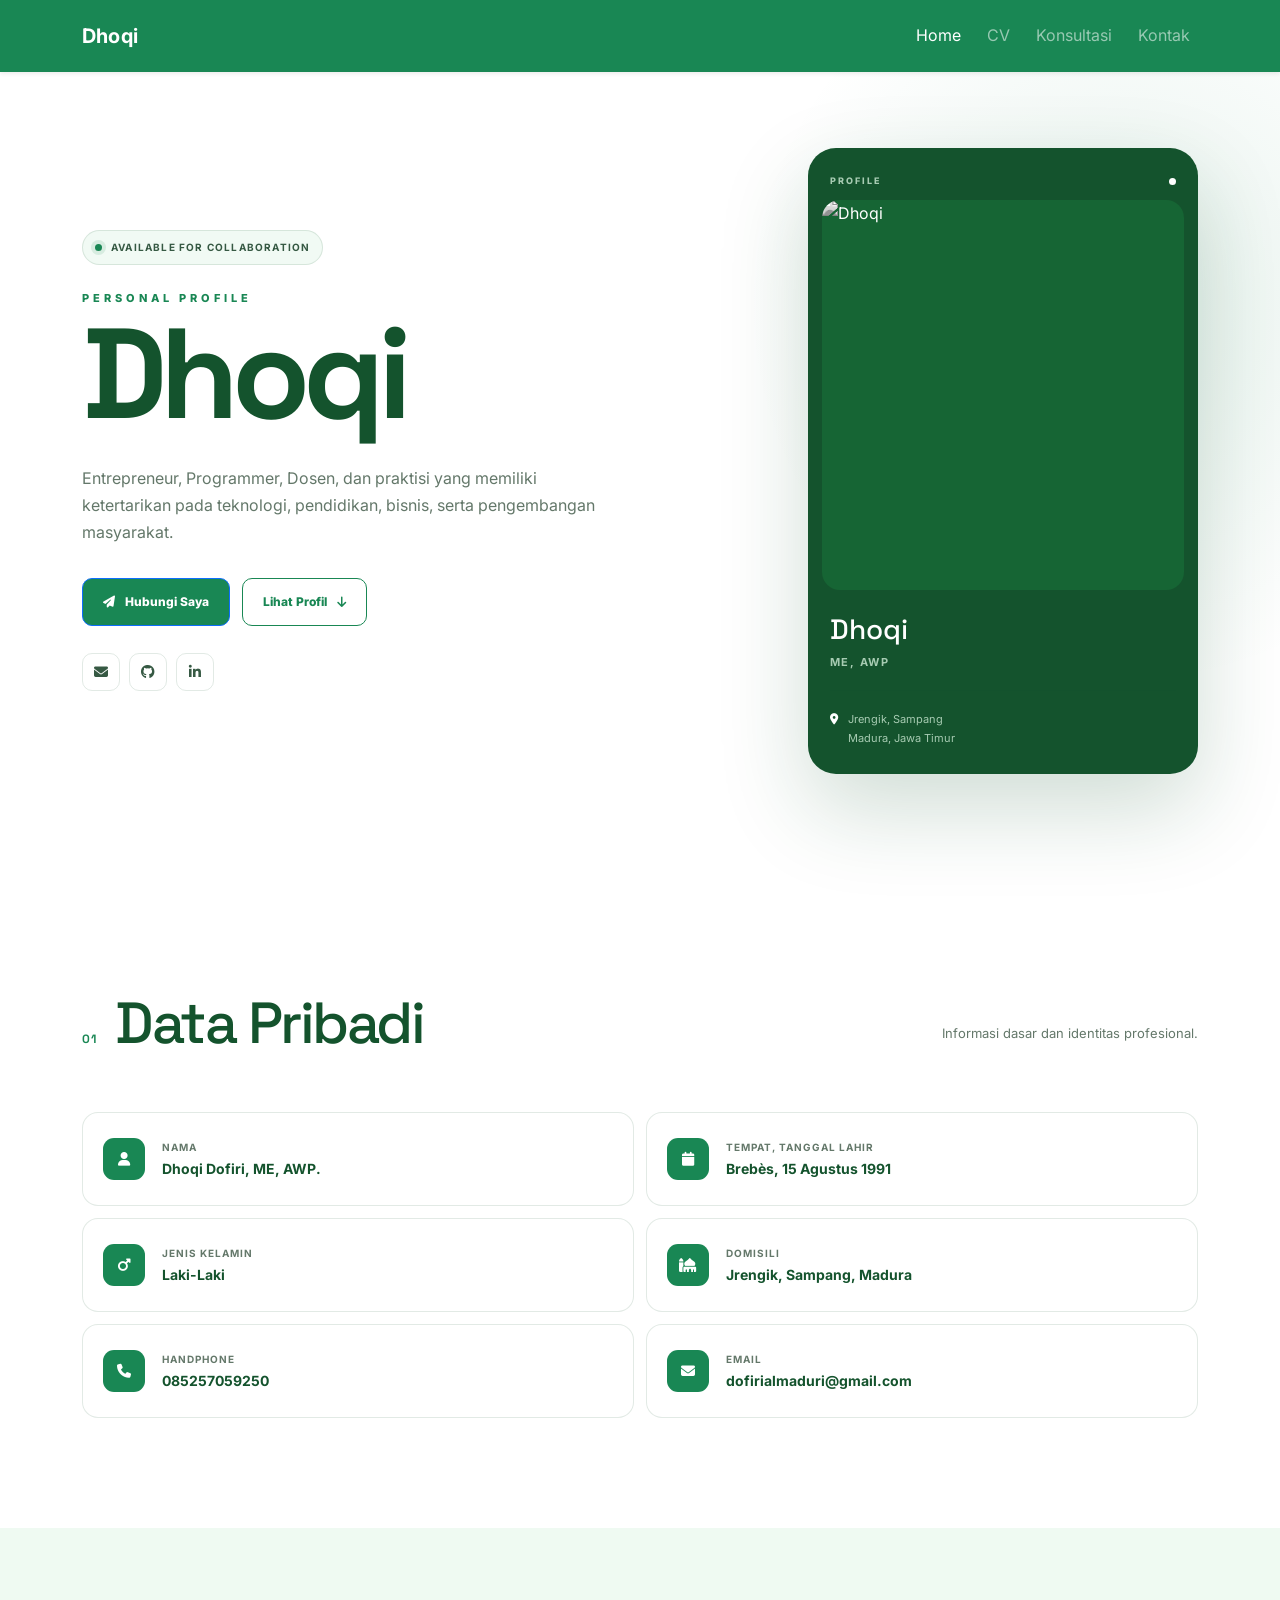
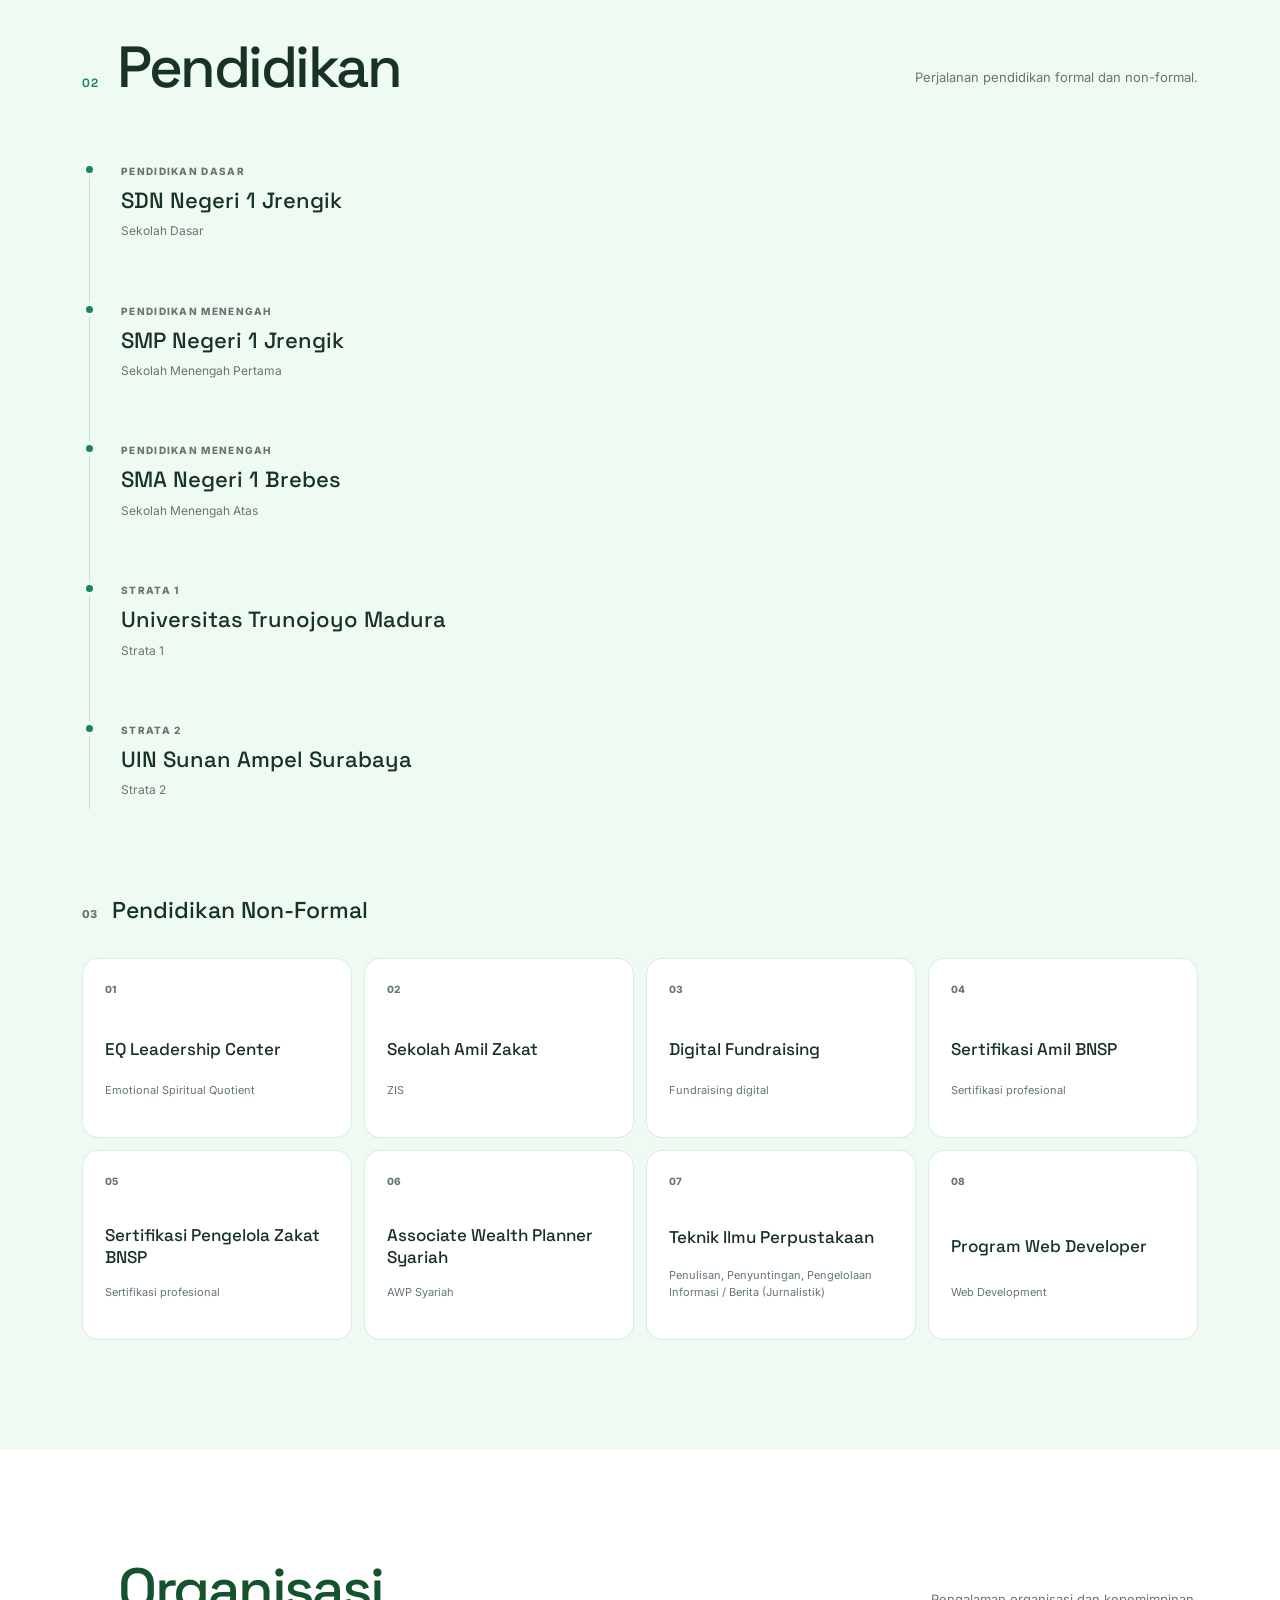
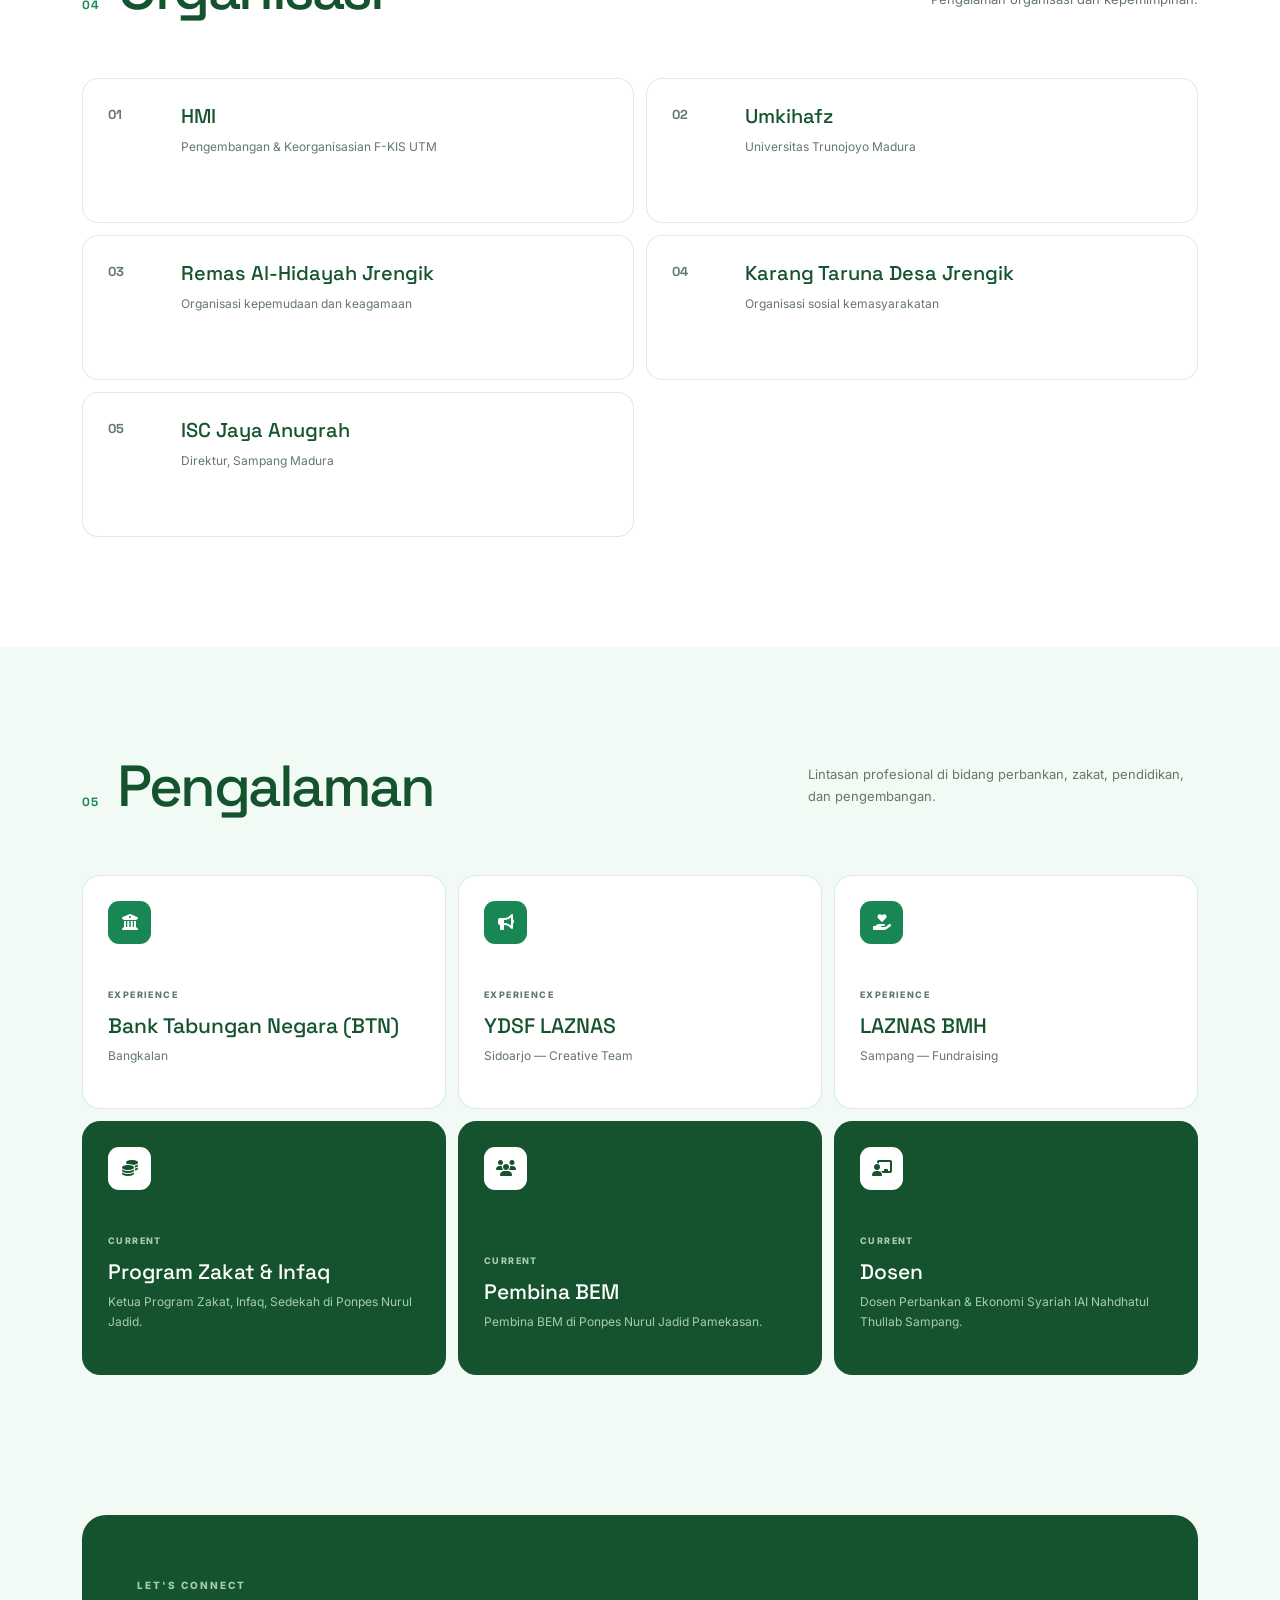
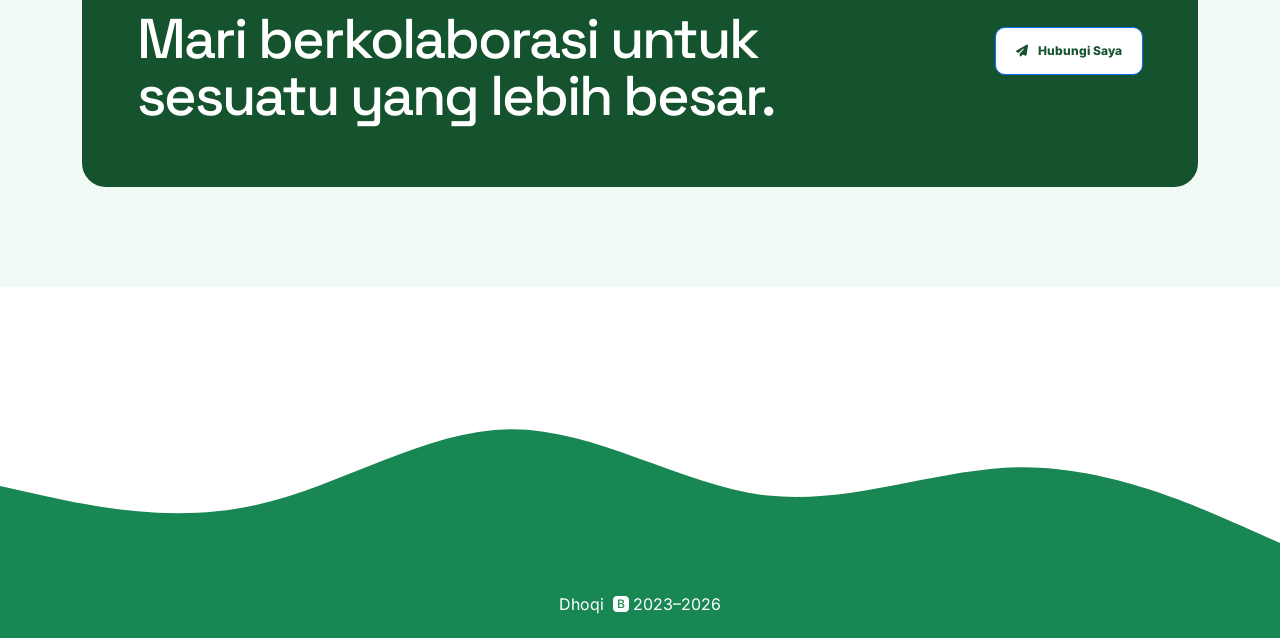
==== commit af3c3331: "Update Home link to point to external URL" ====
--- a/cv/index.html
+++ b/cv/index.html
@@ -39,7 +39,7 @@
     <div class="collapse navbar-collapse" id="navbarNav">
       <ul class="navbar-nav ms-auto">
         <li class="nav-item">
-          <a class="nav-link active" href="#home">Home</a>
+          <a class="nav-link active" href="https://dhoqi.my.id">Home</a>
         </li>
         <li class="nav-item">
           <a class="nav-link" href="https://dhoqi.my.id/cv">CV</a>
--- a/cv/style.css
+++ b/cv/style.css
@@ -1,18 +1,18 @@
 
 :root {
-    --black: #050505;
-    --black-2: #0c0c0c;
-    --black-3: #151515;
+    --black: #14532d;
+    --black-2: #166534;
+    --black-3: #15803d;
     --white: #ffffff;
-    --off-white: #f5f5f5;
-    --gray-1: #e8e8e8;
-    --gray-2: #b8b8b8;
-    --gray-3: #777777;
-    --gray-4: #444444;
-    --border-light: rgba(0, 0, 0, .09);
-    --border-dark: rgba(255, 255, 255, .12);
+    --off-white: #f1faf4;
+    --gray-1: #dcfce7;
+    --gray-2: #a7cbb2;
+    --gray-3: #64786a;
+    --gray-4: #365943;
+    --border-light: rgba(20, 83, 45, .12);
+    --border-dark: rgba(20, 83, 45, .14);
     --radius: 22px;
-    --shadow: 0 24px 70px rgba(0, 0, 0, .12);
+    --shadow: 0 24px 70px rgba(20, 83, 45, .10);
 }
 
 * {
@@ -53,7 +53,7 @@
 
 ::selection {
     color: var(--white);
-    background: var(--black);
+    background: #198754;
 }
 
 .container {
@@ -68,115 +68,9 @@
     z-index: -2;
     opacity: .34;
     background-image:
-        linear-gradient(rgba(0, 0, 0, .025) 1px, transparent 1px),
-        linear-gradient(90deg, rgba(0, 0, 0, .025) 1px, transparent 1px);
+        linear-gradient(rgba(25, 135, 84, .035) 1px, transparent 1px),
+        linear-gradient(90deg, rgba(25, 135, 84, .035) 1px, transparent 1px);
     background-size: 42px 42px;
-}
-
-/* HEADER HIJAU BARU */
-.navbar {
-    position: sticky;
-    top: 0;
-    z-index: 100;
-    background: rgba(25, 135, 84, .96);
-    backdrop-filter: blur(18px);
-    border-bottom: 1px solid rgba(255, 255, 255, .16);
-}
-
-.nav-container {
-    min-height: 78px;
-    display: flex;
-    align-items: center;
-    justify-content: space-between;
-    gap: 28px;
-}
-
-.logo {
-    display: inline-flex;
-    align-items: center;
-    gap: 10px;
-    color: #ffffff;
-    font-family: "Space Grotesk", sans-serif;
-    font-size: 20px;
-    font-weight: 700;
-    letter-spacing: -.5px;
-}
-
-.logo span {
-    width: 38px;
-    height: 38px;
-    display: grid;
-    place-items: center;
-    color: #198754;
-    background: #ffffff;
-    border-radius: 10px;
-    font-size: 16px;
-}
-
-.desktop-nav {
-    display: flex;
-    align-items: center;
-    gap: 30px;
-}
-
-.desktop-nav a {
-    position: relative;
-    color: rgba(255, 255, 255, .88);
-    font-size: 13px;
-    font-weight: 600;
-    transition: color .25s ease;
-}
-
-.desktop-nav a::after {
-    content: "";
-    position: absolute;
-    left: 0;
-    bottom: -8px;
-    width: 0;
-    height: 1px;
-    background: #ffffff;
-    transition: width .25s ease;
-}
-
-.desktop-nav a:hover {
-    color: #ffffff;
-}
-
-.desktop-nav a:hover::after {
-    width: 100%;
-}
-
-.nav-button {
-    display: inline-flex;
-    align-items: center;
-    gap: 9px;
-    padding: 11px 17px;
-    color: #198754;
-    background: #ffffff;
-    border-radius: 10px;
-    font-size: 12px;
-    font-weight: 700;
-    transition: transform .25s ease, background .25s ease;
-}
-
-.nav-button:hover {
-    transform: translateY(-2px);
-    color: #198754;
-    background: #f1fff7;
-}
-
-.mobile-nav-toggle {
-    display: none;
-    width: 42px;
-    height: 42px;
-    align-items: center;
-    justify-content: center;
-    border: 1px solid rgba(255, 255, 255, .35);
-    border-radius: 10px;
-    color: #198754;
-    background: #ffffff;
-    font-size: 17px;
-    cursor: pointer;
 }
 
 /* HERO */
@@ -187,7 +81,7 @@
     align-items: center;
     padding: 90px 0 110px;
     background:
-        radial-gradient(circle at 88% 30%, rgba(0, 0, 0, .055), transparent 30%),
+        radial-gradient(circle at 88% 30%, rgba(25, 135, 84, .10), transparent 30%),
         var(--white);
 }
 
@@ -222,13 +116,13 @@
     width: 7px;
     height: 7px;
     border-radius: 50%;
-    background: var(--black);
-    box-shadow: 0 0 0 4px rgba(0, 0, 0, .07);
+    background: #198754;
+    box-shadow: 0 0 0 4px rgba(25, 135, 84, .12);
 }
 
 .eyebrow {
     margin-bottom: 10px;
-    color: var(--gray-3);
+    color: #198754;
     font-size: 11px;
     font-weight: 800;
     letter-spacing: 4px;
@@ -276,22 +170,23 @@
 
 .btn-primary {
     color: var(--white);
-    background: var(--black);
+    background: #198754;
 }
 
 .btn-primary:hover {
-    background: var(--black-3);
+    color: var(--white);
+    background: #146c43;
 }
 
 .btn-outline {
-    color: var(--black);
-    border: 1px solid var(--black);
+    color: #198754;
+    border: 1px solid #198754;
     background: transparent;
 }
 
 .btn-outline:hover {
     color: var(--white);
-    background: var(--black);
+    background: #198754;
 }
 
 .social-links {
@@ -314,8 +209,8 @@
 
 .social-links a:hover {
     color: var(--white);
-    background: var(--black);
-    border-color: var(--black);
+    background: #198754;
+    border-color: #198754;
 }
 
 /* KARTU PROFIL */
@@ -328,9 +223,9 @@
     width: min(390px, 100%);
     padding: 14px;
     color: var(--white);
-    background: var(--black);
+    background: #14532d;
     border-radius: 28px;
-    box-shadow: 0 35px 90px rgba(0, 0, 0, .22);
+    box-shadow: 0 35px 90px rgba(20, 83, 45, .20);
 }
 
 .profile-top {
@@ -339,7 +234,7 @@
     align-items: center;
     justify-content: space-between;
     padding: 0 8px;
-    color: var(--gray-2);
+    color: #a7cbb2;
     font-size: 9px;
     font-weight: 800;
     letter-spacing: 2px;
@@ -356,7 +251,7 @@
     height: 390px;
     overflow: hidden;
     border-radius: 18px;
-    background: var(--black-3);
+    background: #166534;
 }
 
 .profile-image img {
@@ -379,7 +274,7 @@
 
 .profile-info p {
     margin-top: 4px;
-    color: var(--gray-2);
+    color: #a7cbb2;
     font-size: 11px;
     font-weight: 700;
     letter-spacing: 1.5px;
@@ -396,7 +291,7 @@
     display: flex;
     align-items: flex-start;
     gap: 10px;
-    color: var(--gray-2);
+    color: #a7cbb2;
     font-size: 11px;
 }
 
@@ -415,9 +310,10 @@
     background: var(--off-white);
 }
 
+/* Bagian pendidikan memakai hijau muda */
 .section-dark {
-    color: var(--white);
-    background: var(--black);
+    color: #183324;
+    background: #effaf2;
 }
 
 .section-heading {
@@ -448,11 +344,11 @@
 }
 
 .section-heading-dark p {
-    color: var(--gray-2);
+    color: var(--gray-3);
 }
 
 .section-number {
-    color: var(--gray-3);
+    color: #198754;
     font-family: "Space Grotesk", sans-serif;
     font-size: 12px;
     font-weight: 700;
@@ -480,7 +376,7 @@
 
 .info-card:hover {
     transform: translateY(-3px);
-    border-color: rgba(0, 0, 0, .25);
+    border-color: rgba(25, 135, 84, .32);
     box-shadow: var(--shadow);
 }
 
@@ -492,7 +388,7 @@
     place-items: center;
     border-radius: 11px;
     color: var(--white);
-    background: var(--black);
+    background: #198754;
     font-size: 14px;
 }
 
@@ -526,7 +422,7 @@
     bottom: 8px;
     left: 7px;
     width: 1px;
-    background: rgba(255, 255, 255, .16);
+    background: rgba(25, 135, 84, .22);
 }
 
 .timeline-item {
@@ -545,16 +441,16 @@
     width: 15px;
     height: 15px;
     margin-top: 6px;
-    border: 4px solid var(--black);
+    border: 4px solid #effaf2;
     border-radius: 50%;
-    background: var(--white);
+    background: #198754;
     z-index: 1;
 }
 
 .timeline-label {
     display: inline-block;
     margin-bottom: 7px;
-    color: var(--gray-2);
+    color: var(--gray-3);
     font-size: 10px;
     font-weight: 800;
     letter-spacing: 1.3px;
@@ -569,7 +465,7 @@
 
 .timeline-content p {
     margin-top: 4px;
-    color: var(--gray-2);
+    color: var(--gray-3);
     font-size: 12px;
 }
 
@@ -582,7 +478,7 @@
 }
 
 .sub-heading span {
-    color: var(--gray-2);
+    color: var(--gray-3);
     font-size: 11px;
     font-weight: 800;
 }
@@ -604,15 +500,16 @@
     display: flex;
     flex-direction: column;
     justify-content: space-between;
-    border: 1px solid var(--border-dark);
+    border: 1px solid rgba(25, 135, 84, .16);
     border-radius: 16px;
-    background: var(--black-2);
+    color: #183324;
+    background: var(--white);
     transition: transform .25s ease, background .25s ease;
 }
 
 .cert-card:hover {
     transform: translateY(-4px);
-    background: var(--black-3);
+    background: var(--off-white);
 }
 
 .cert-card > span {
@@ -630,7 +527,7 @@
 
 .cert-card p {
     margin-top: 8px;
-    color: var(--gray-2);
+    color: var(--gray-3);
     font-size: 11px;
     line-height: 1.55;
 }
@@ -705,8 +602,8 @@
 
 .work-card.active {
     color: var(--white);
-    background: var(--black);
-    border-color: var(--black);
+    background: #14532d;
+    border-color: #14532d;
 }
 
 .work-icon {
@@ -716,11 +613,11 @@
     place-items: center;
     border-radius: 11px;
     color: var(--white);
-    background: var(--black);
+    background: #198754;
 }
 
 .work-card.active .work-icon {
-    color: var(--black);
+    color: #14532d;
     background: var(--white);
 }
 
@@ -766,7 +663,7 @@
     gap: 40px;
     padding: 55px;
     color: var(--white);
-    background: var(--black);
+    background: #14532d;
     border-radius: 24px;
 }
 
@@ -788,48 +685,32 @@
 
 .cta-box .btn-primary {
     flex: 0 0 auto;
-    color: var(--black);
+    color: #14532d;
     background: var(--white);
 }
 
 .cta-box .btn-primary:hover {
+    color: #14532d;
     background: var(--gray-1);
 }
 
-/* FOOTER HIJAU BARU */
+/* FOOTER HIJAU DARI DESAIN BOOTSTRAP */
 .footer-wave {
     display: block;
     width: 100%;
     margin-bottom: -1px;
 }
 
-.site-footer {
-    color: #ffffff;
-    background: #198754;
-    border-top: 1px solid rgba(255, 255, 255, .16);
-}
-
-.site-footer .footer-container {
-    min-height: 110px;
-    display: flex;
-    align-items: center;
-    justify-content: space-between;
-    gap: 30px;
-}
-
-.site-footer strong {
-    font-family: "Space Grotesk", sans-serif;
-    font-size: 18px;
-}
-
-.site-footer p,
-.site-footer .footer-right {
-    color: rgba(255, 255, 255, .78);
-    font-size: 11px;
-}
-
-.site-footer p {
-    margin-top: 2px;
+.dhoqi-footer {
+    padding: 20px;
+}
+
+.dhoqi-footer p {
+    margin: 0;
+}
+
+.dhoqi-footer i {
+    margin-left: 5px;
 }
 
 /* RESPONSIVE TABLET */
@@ -854,67 +735,12 @@
     .work-grid {
         grid-template-columns: repeat(2, 1fr);
     }
-
-    .nav-container {
-        position: relative;
-    }
-
-    .mobile-nav-toggle {
-        display: inline-flex;
-        margin-left: auto;
-    }
-
-    .desktop-nav {
-        display: none;
-        position: absolute;
-        top: calc(100% - 1px);
-        left: 0;
-        right: 0;
-        padding: 14px 18px 18px;
-        flex-direction: column;
-        align-items: stretch;
-        gap: 0;
-        background: #198754;
-        border: 1px solid rgba(255, 255, 255, .16);
-        border-top: 0;
-        border-radius: 0 0 14px 14px;
-        box-shadow: 0 18px 35px rgba(0, 0, 0, .14);
-    }
-
-    .desktop-nav.is-open {
-        display: flex;
-    }
-
-    .desktop-nav a {
-        padding: 11px 4px;
-    }
-
-    .desktop-nav a::after {
-        display: none;
-    }
-
-    .nav-button {
-        margin-left: 10px;
-    }
 }
 
 /* RESPONSIVE HP */
 @media (max-width: 650px) {
     .container {
         width: min(100% - 36px, 1180px);
-    }
-
-    .nav-container {
-        min-height: 68px;
-    }
-
-    .nav-button {
-        padding: 9px 12px;
-        font-size: 11px;
-    }
-
-    .nav-button i {
-        display: none;
     }
 
     .hero {
@@ -980,28 +806,6 @@
         width: 100%;
         margin-top: 30px;
     }
-
-    .site-footer .footer-container {
-        min-height: 95px;
-        padding: 20px 0;
-        display: block;
-    }
-
-    .site-footer .footer-right {
-        margin-top: 8px;
-    }
-}
-
-@media (max-width: 420px) {
-    .nav-button {
-        padding: 9px 11px;
-        font-size: 10px;
-    }
-
-    .mobile-nav-toggle {
-        width: 38px;
-        height: 38px;
-    }
 }
 
 @media (max-width: 390px) {
@@ -1021,3 +825,50 @@
         align-items: flex-start;
     }
 }
+
+/* =========================
+   NAVBAR BOOTSTRAP PENGGANTI
+   ========================= */
+.dhoqi-navbar {
+    padding-top: 14px;
+    padding-bottom: 14px;
+    z-index: 1030;
+}
+
+.dhoqi-navbar .nav-link {
+    margin-left: 10px;
+    transition: 0.3s ease;
+}
+
+.dhoqi-navbar .nav-link:hover {
+    color: #ffffff;
+    transform: translateY(-2px);
+}
+
+.dhoqi-navbar .navbar-brand {
+    letter-spacing: .2px;
+}
+
+/* Jarak aman untuk navbar fixed-top */
+body {
+    padding-top: 58px;
+}
+
+/* Footer Bootstrap pengganti */
+.dhoqi-footer {
+    padding: 20px;
+}
+
+.dhoqi-footer p {
+    margin: 0;
+}
+
+.dhoqi-footer i {
+    margin-left: 5px;
+}
+
+/* Warna konsisten dengan header/footer Bootstrap */
+.dhoqi-navbar,
+.dhoqi-footer {
+    background-color: #198754 !important;
+}
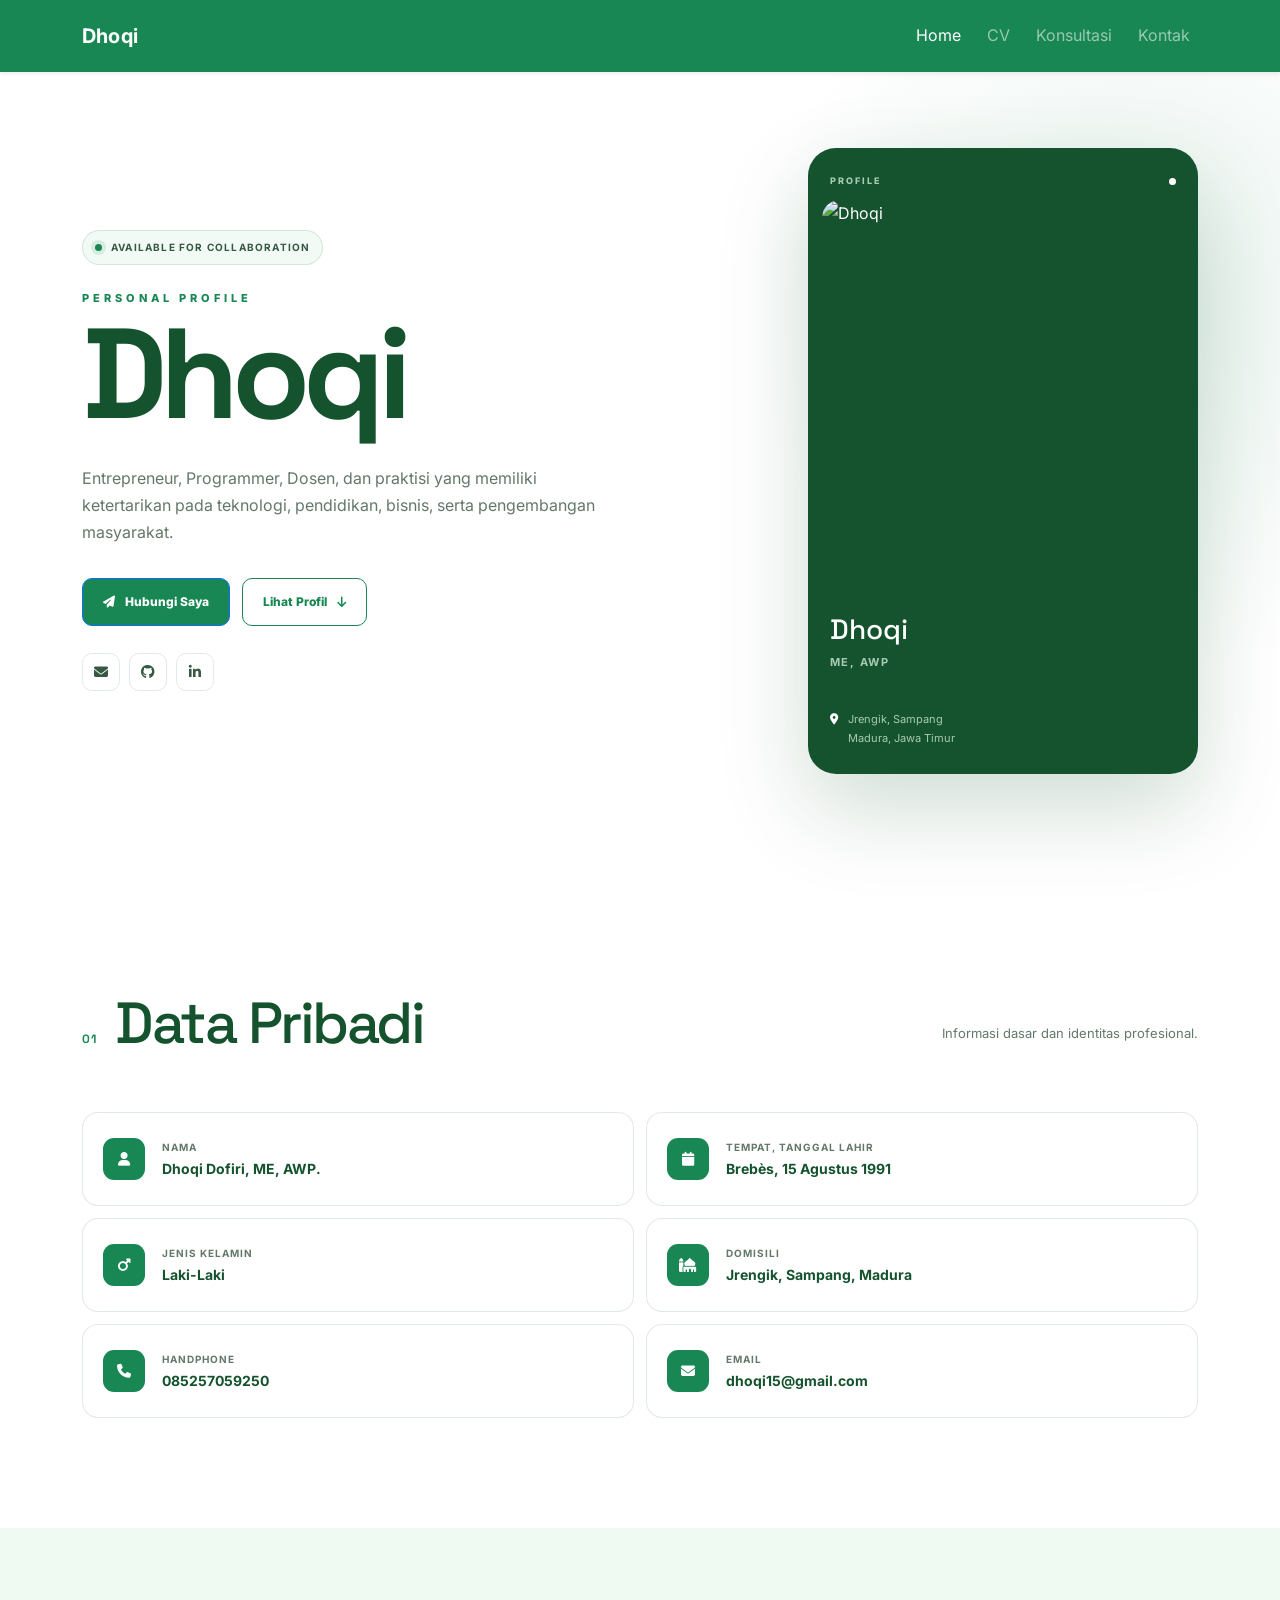
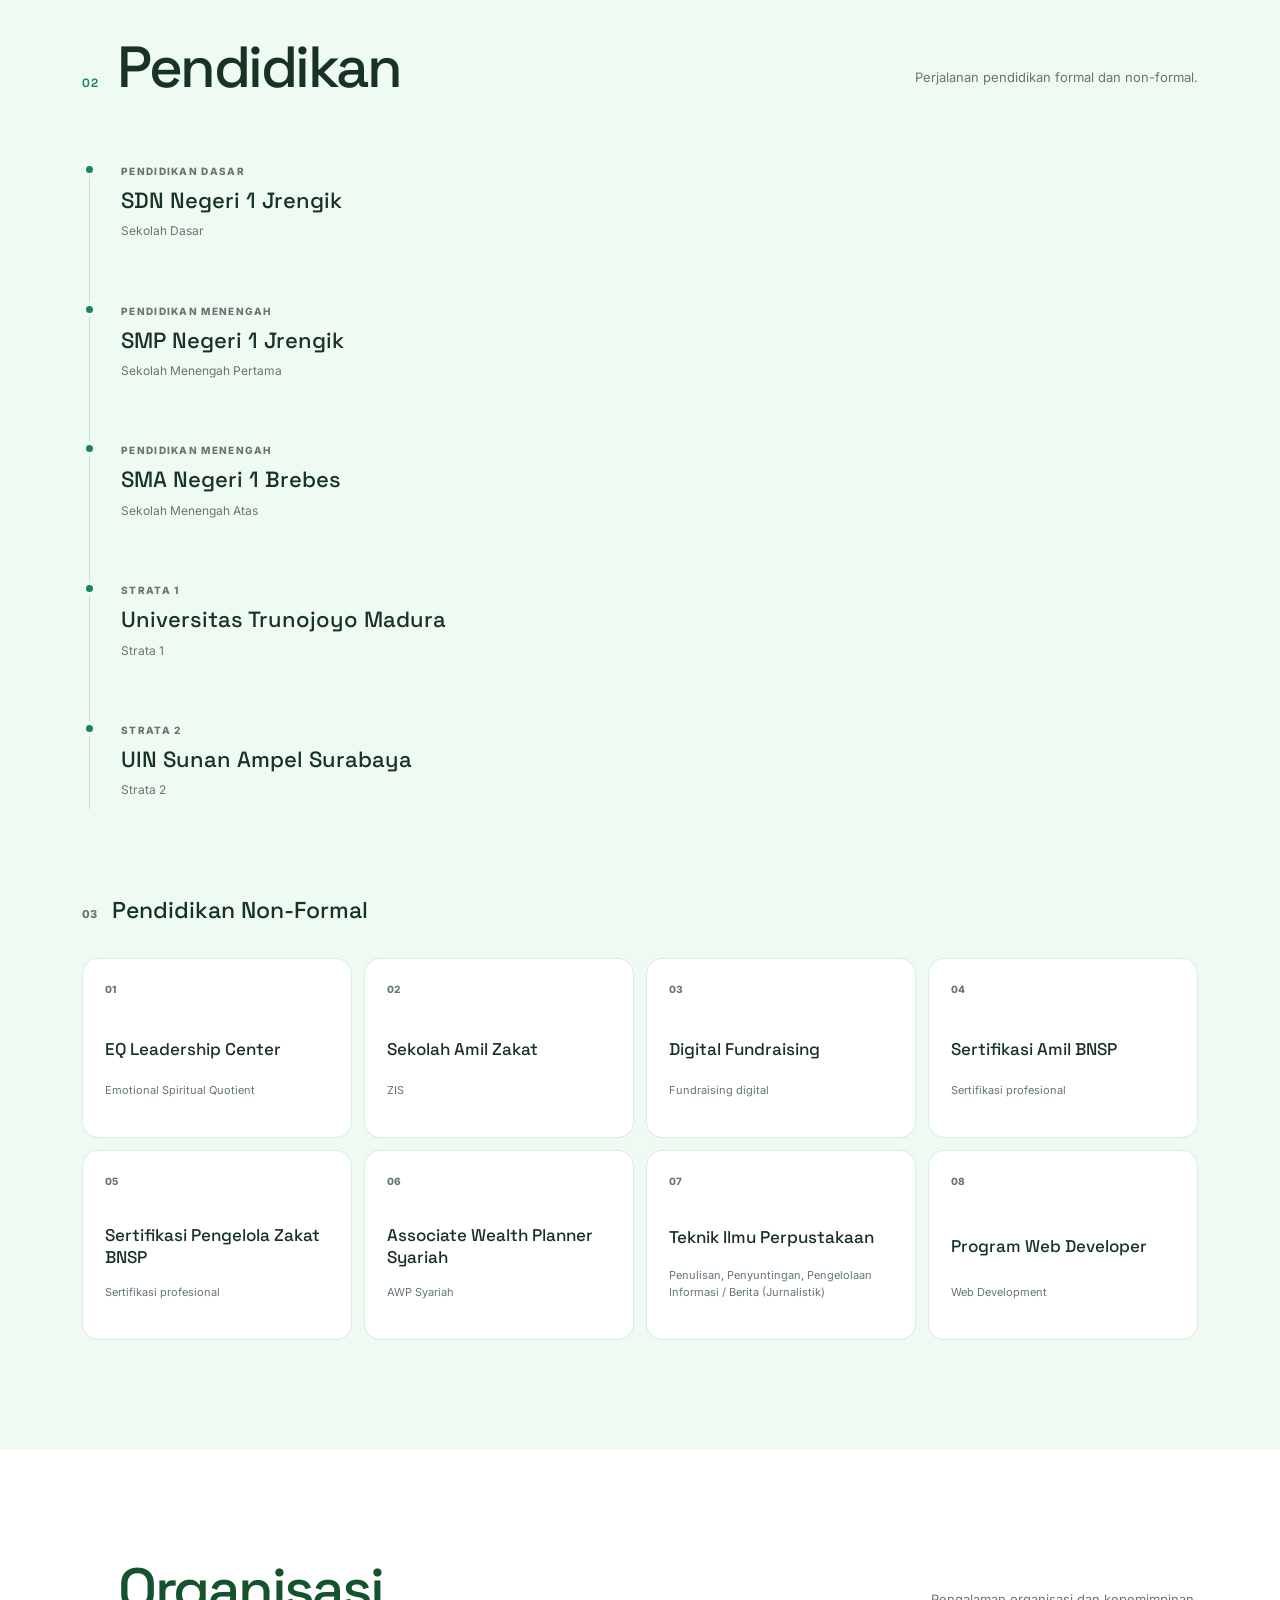
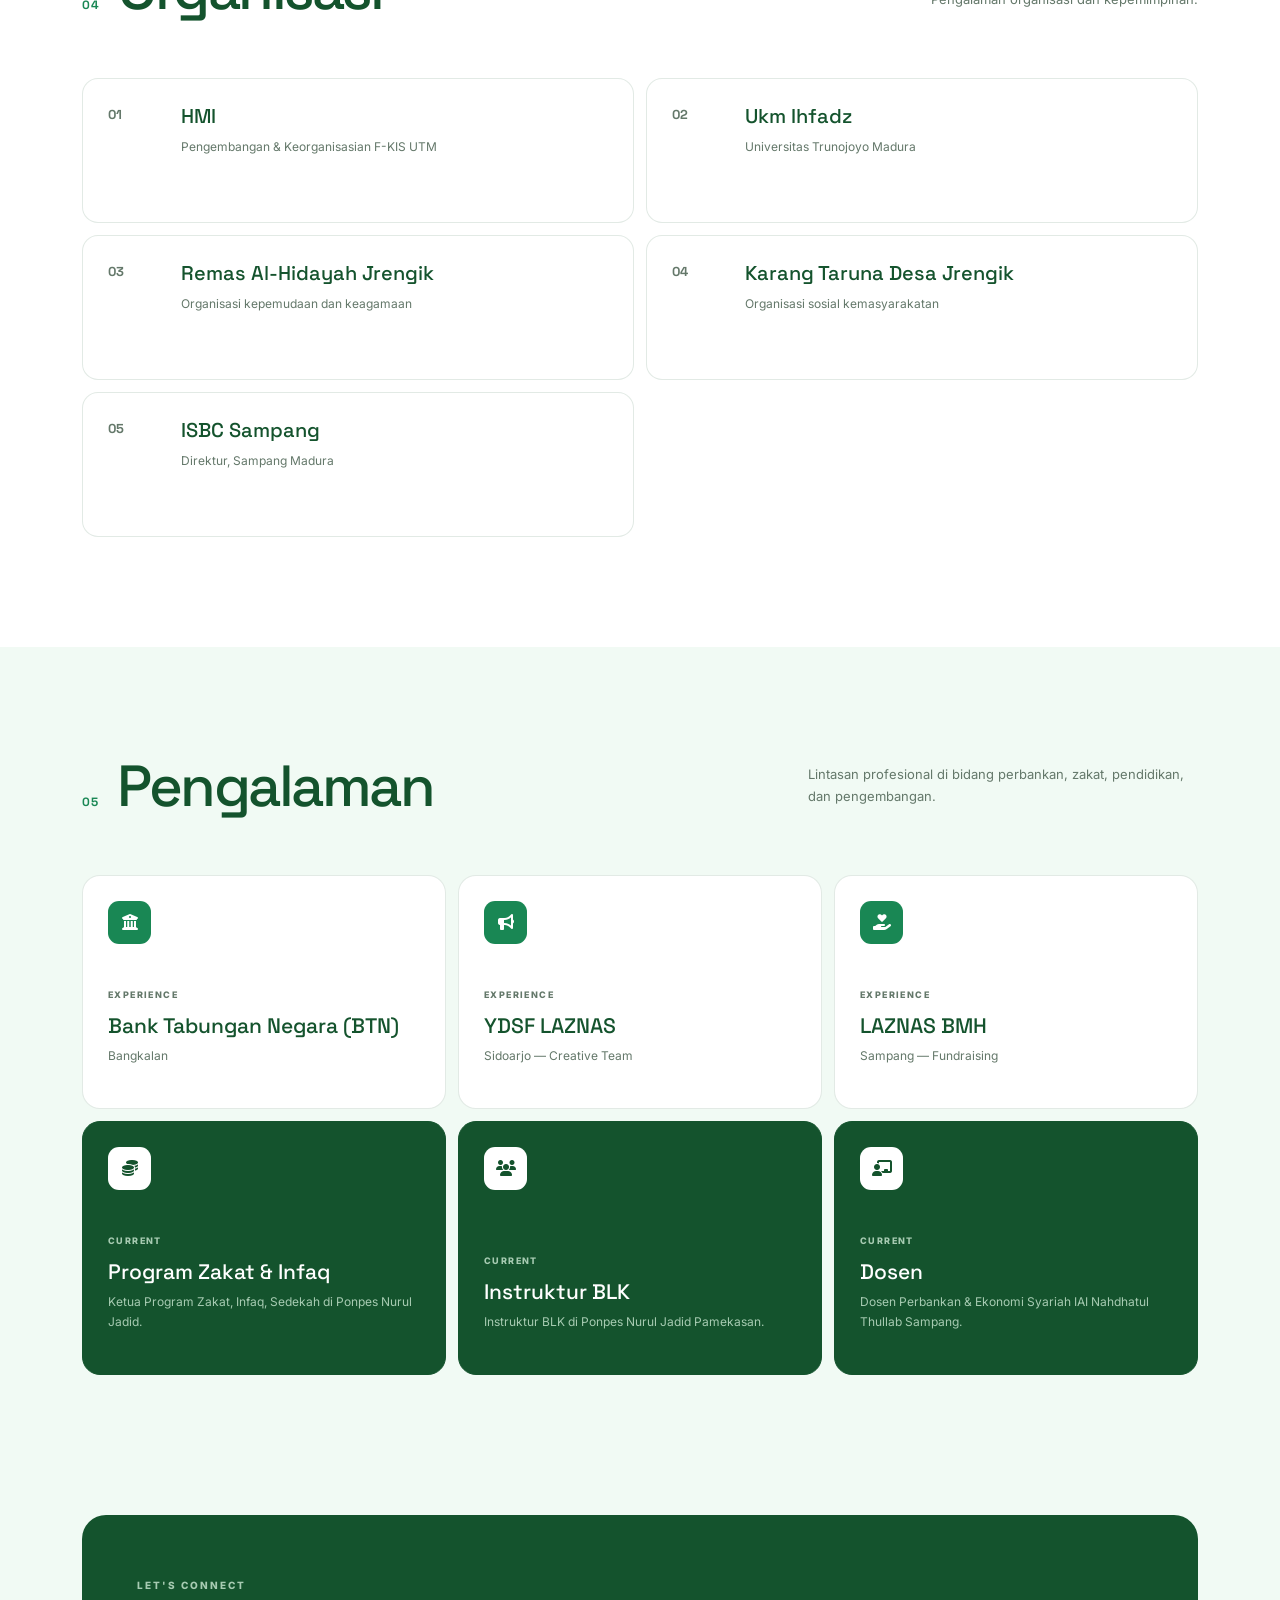
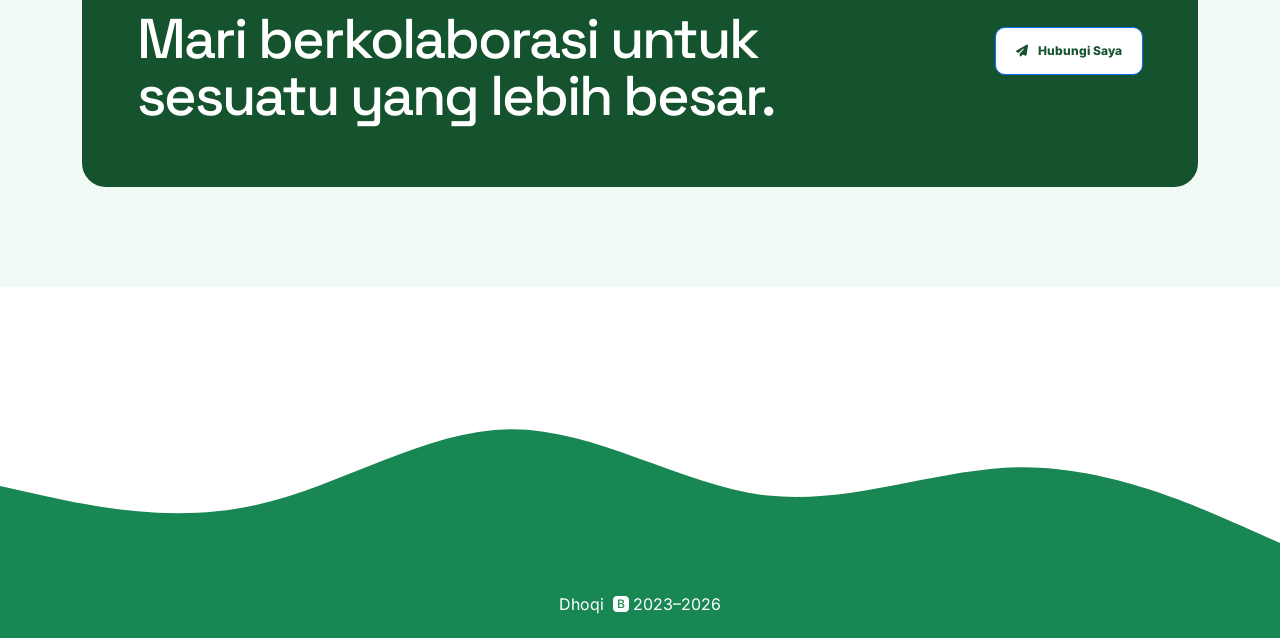
==== commit 442f2d20: "Update email and experience details in index.html" ====
--- a/cv/index.html
+++ b/cv/index.html
@@ -78,7 +78,7 @@
                 </p>
 
                 <div class="hero-buttons">
-                    <a href="mailto:dofirialmaduri@gmail.com" class="btn btn-primary">
+                    <a href="mailto:dhoqi15@gmail.com" class="btn btn-primary">
                         <i class="fa-solid fa-paper-plane"></i>
                         Hubungi Saya
                     </a>
@@ -167,7 +167,7 @@
 
                 <article class="info-card">
                     <div class="info-icon"><i class="fa-solid fa-envelope"></i></div>
-                    <div><small>Email</small><strong>dofirialmaduri@gmail.com</strong></div>
+                    <div><small>Email</small><strong>dhoqi15@gmail.com</strong></div>
                 </article>
             </div>
         </div>
@@ -311,7 +311,7 @@
                 <article class="experience-card">
                     <div class="experience-number">02</div>
                     <div>
-                        <h3>Umkihafz</h3>
+                        <h3>Ukm Ihfadz</h3>
                         <p>Universitas Trunojoyo Madura</p>
                     </div>
                 </article>
@@ -335,7 +335,7 @@
                 <article class="experience-card">
                     <div class="experience-number">05</div>
                     <div>
-                        <h3>ISC Jaya Anugrah</h3>
+                        <h3>ISBC Sampang</h3>
                         <p>Direktur, Sampang Madura</p>
                     </div>
                 </article>
@@ -395,8 +395,8 @@
                     <div class="work-icon"><i class="fa-solid fa-users"></i></div>
                     <div>
                         <span>Current</span>
-                        <h3>Pembina BEM</h3>
-                        <p>Pembina BEM di Ponpes Nurul Jadid Pamekasan.</p>
+                        <h3>Instruktur BLK</h3>
+                        <p>Instruktur BLK di Ponpes Nurul Jadid Pamekasan.</p>
                     </div>
                 </article>
 
--- a/cv/style.css
+++ b/cv/style.css
@@ -251,7 +251,6 @@
     height: 390px;
     overflow: hidden;
     border-radius: 18px;
-    background: #166534;
 }
 
 .profile-image img {
@@ -259,7 +258,6 @@
     height: 100%;
     object-fit: cover;
     object-position: center top;
-    filter: grayscale(100%);
 }
 
 .profile-info {
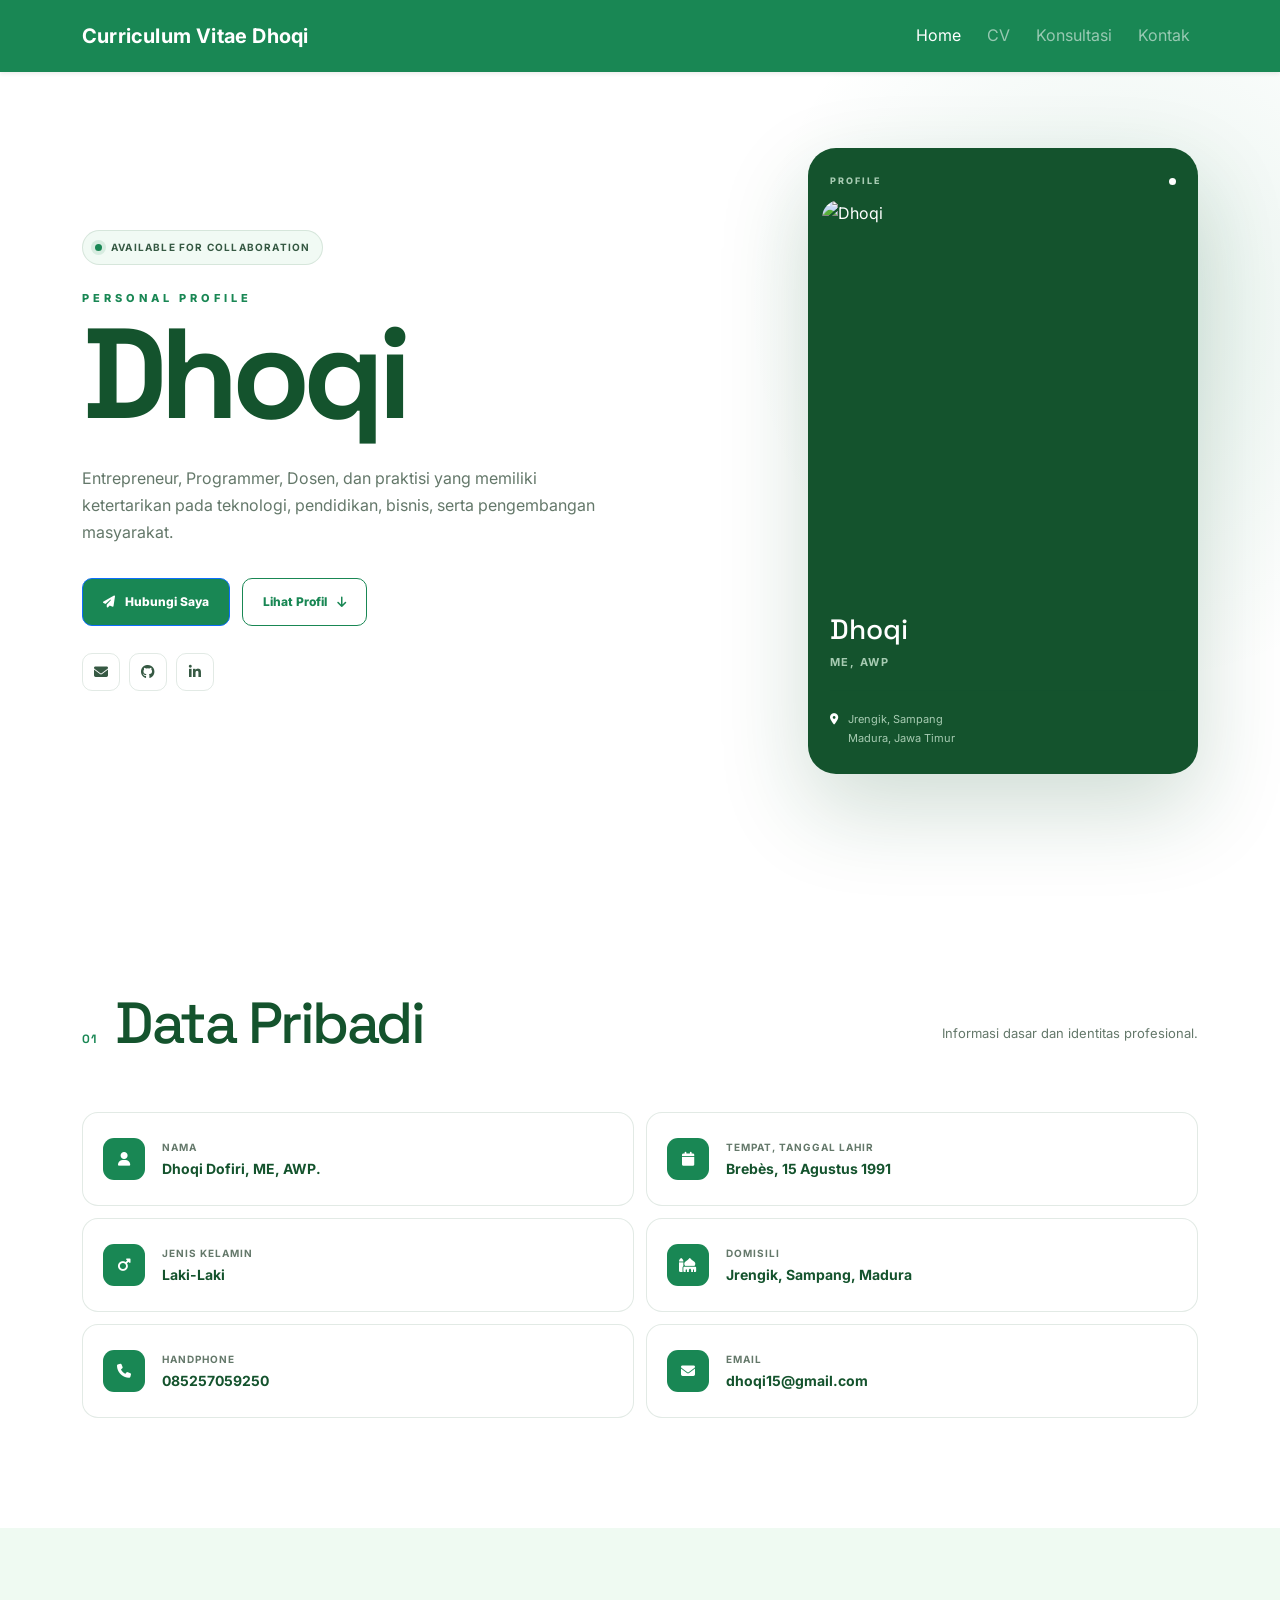
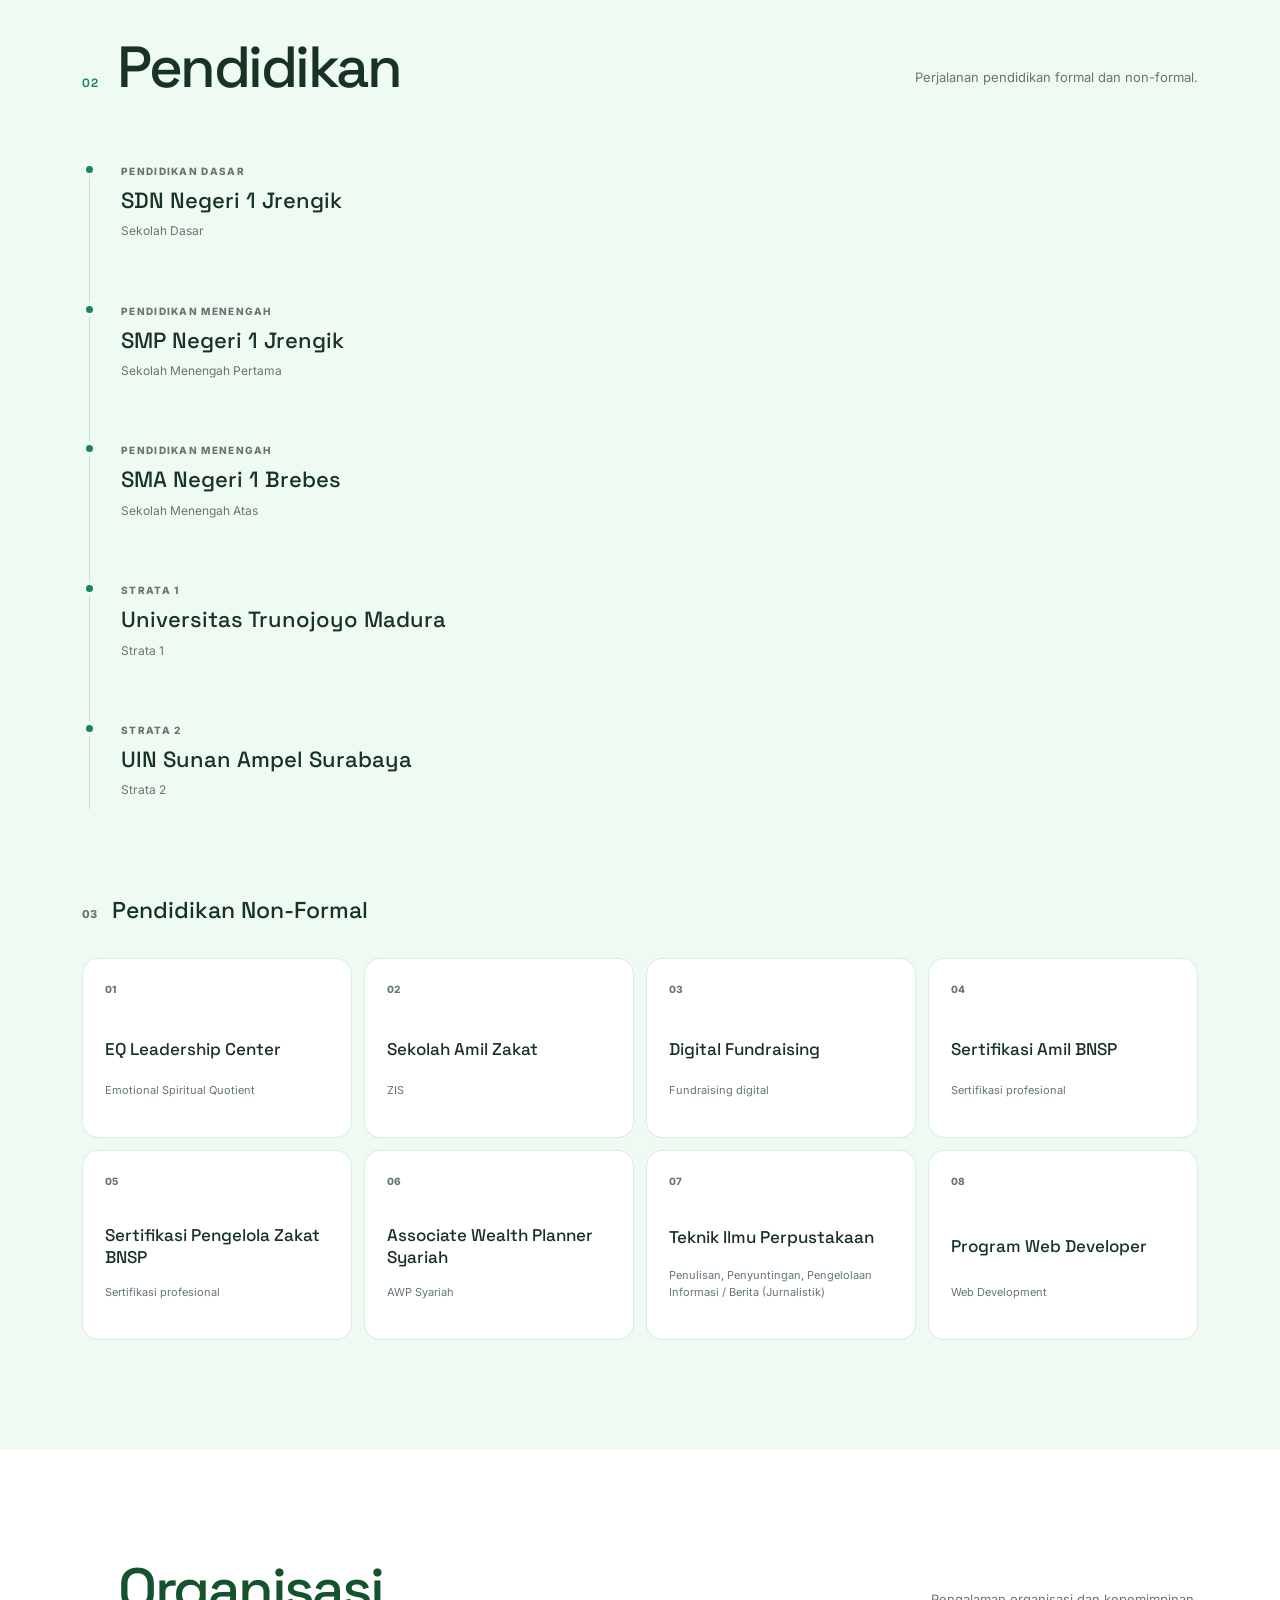
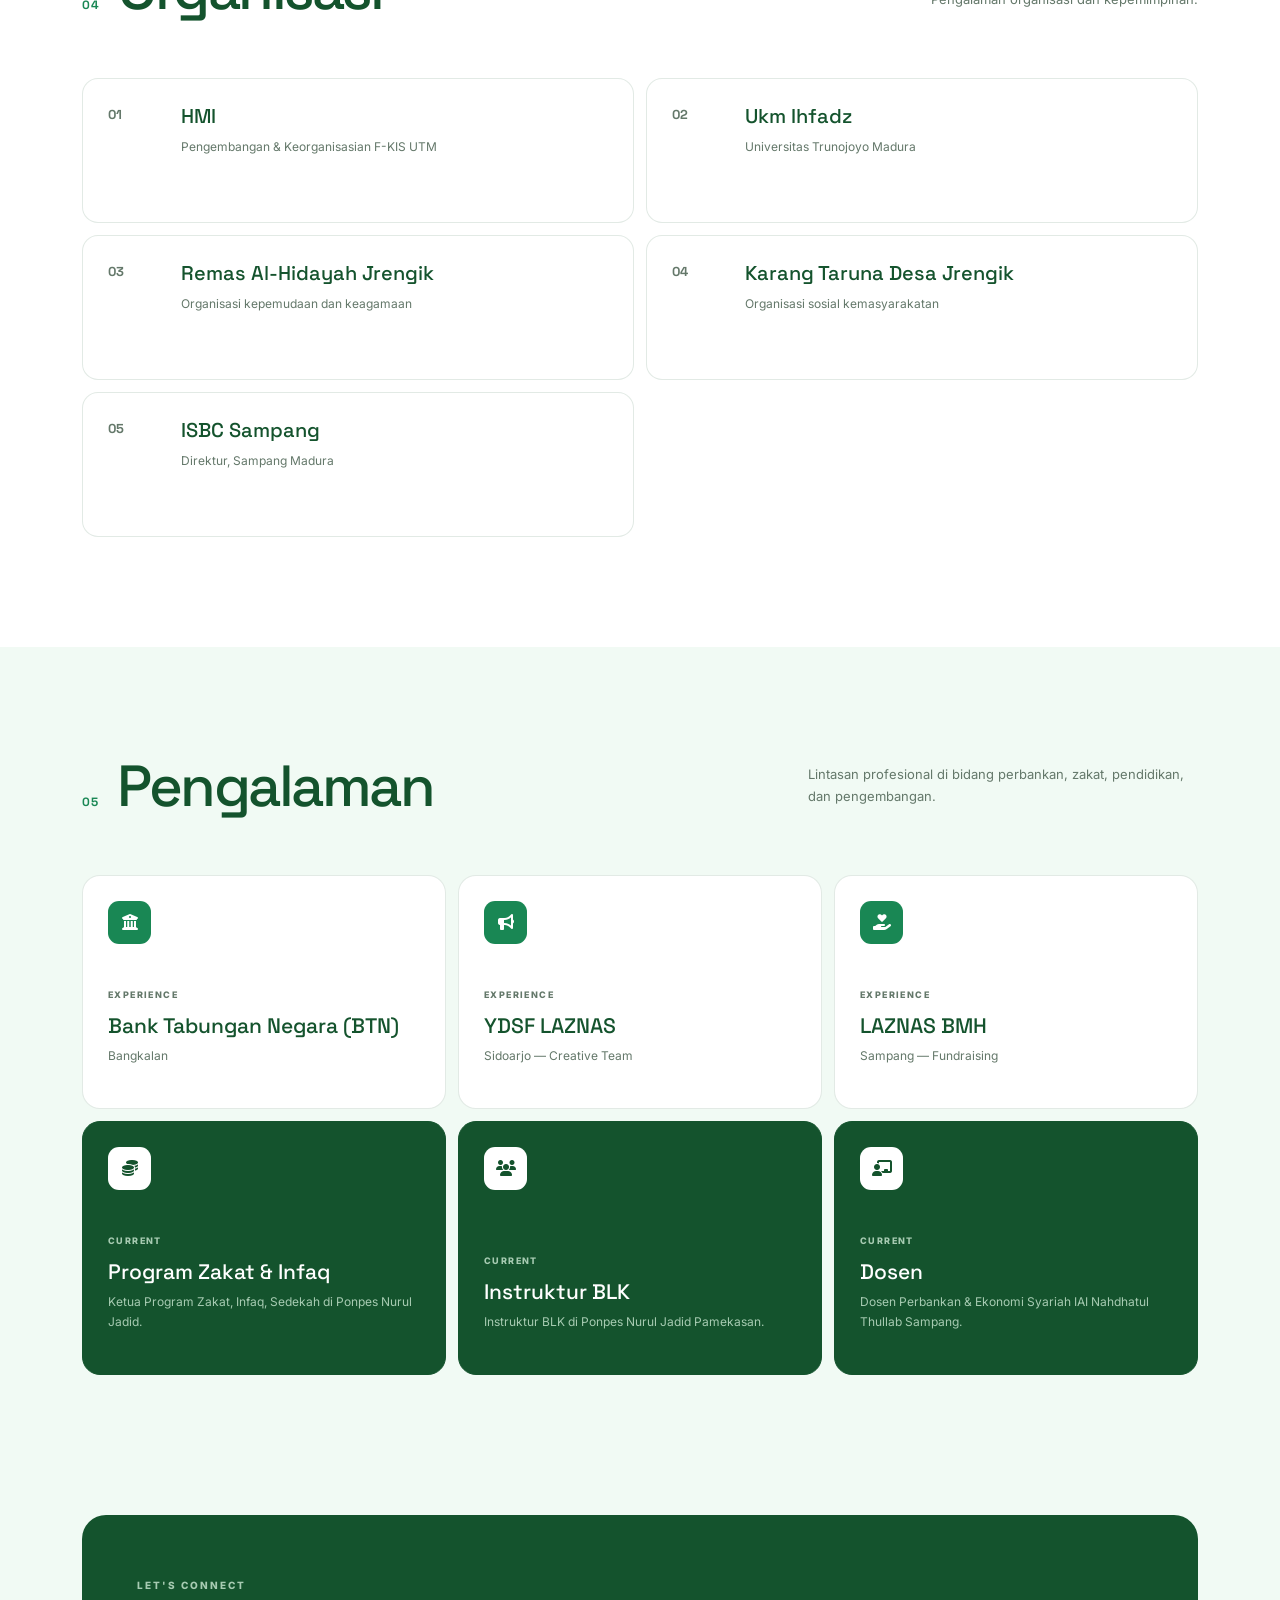
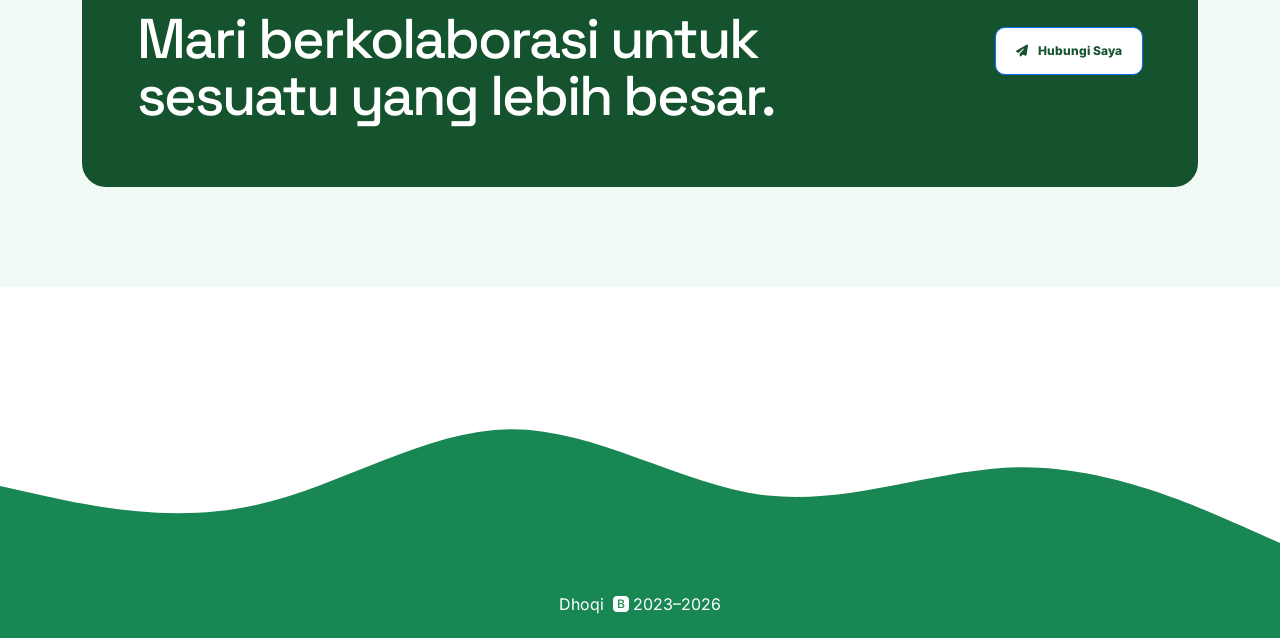
==== commit b95fef0b: "Update navbar brand link in index.html" ====
--- a/cv/index.html
+++ b/cv/index.html
@@ -23,7 +23,7 @@
 <nav class="navbar navbar-expand-lg navbar-dark bg-success shadow-sm fixed-top dhoqi-navbar">
   <div class="container">
 
-    <a class="navbar-brand fw-bold" href="#home">Dhoqi</a>
+    <a class="navbar-brand fw-bold" href="https://dhoqi.my.id/cv">Curriculum Vitae Dhoqi</a>
 
     <button
       class="navbar-toggler"
